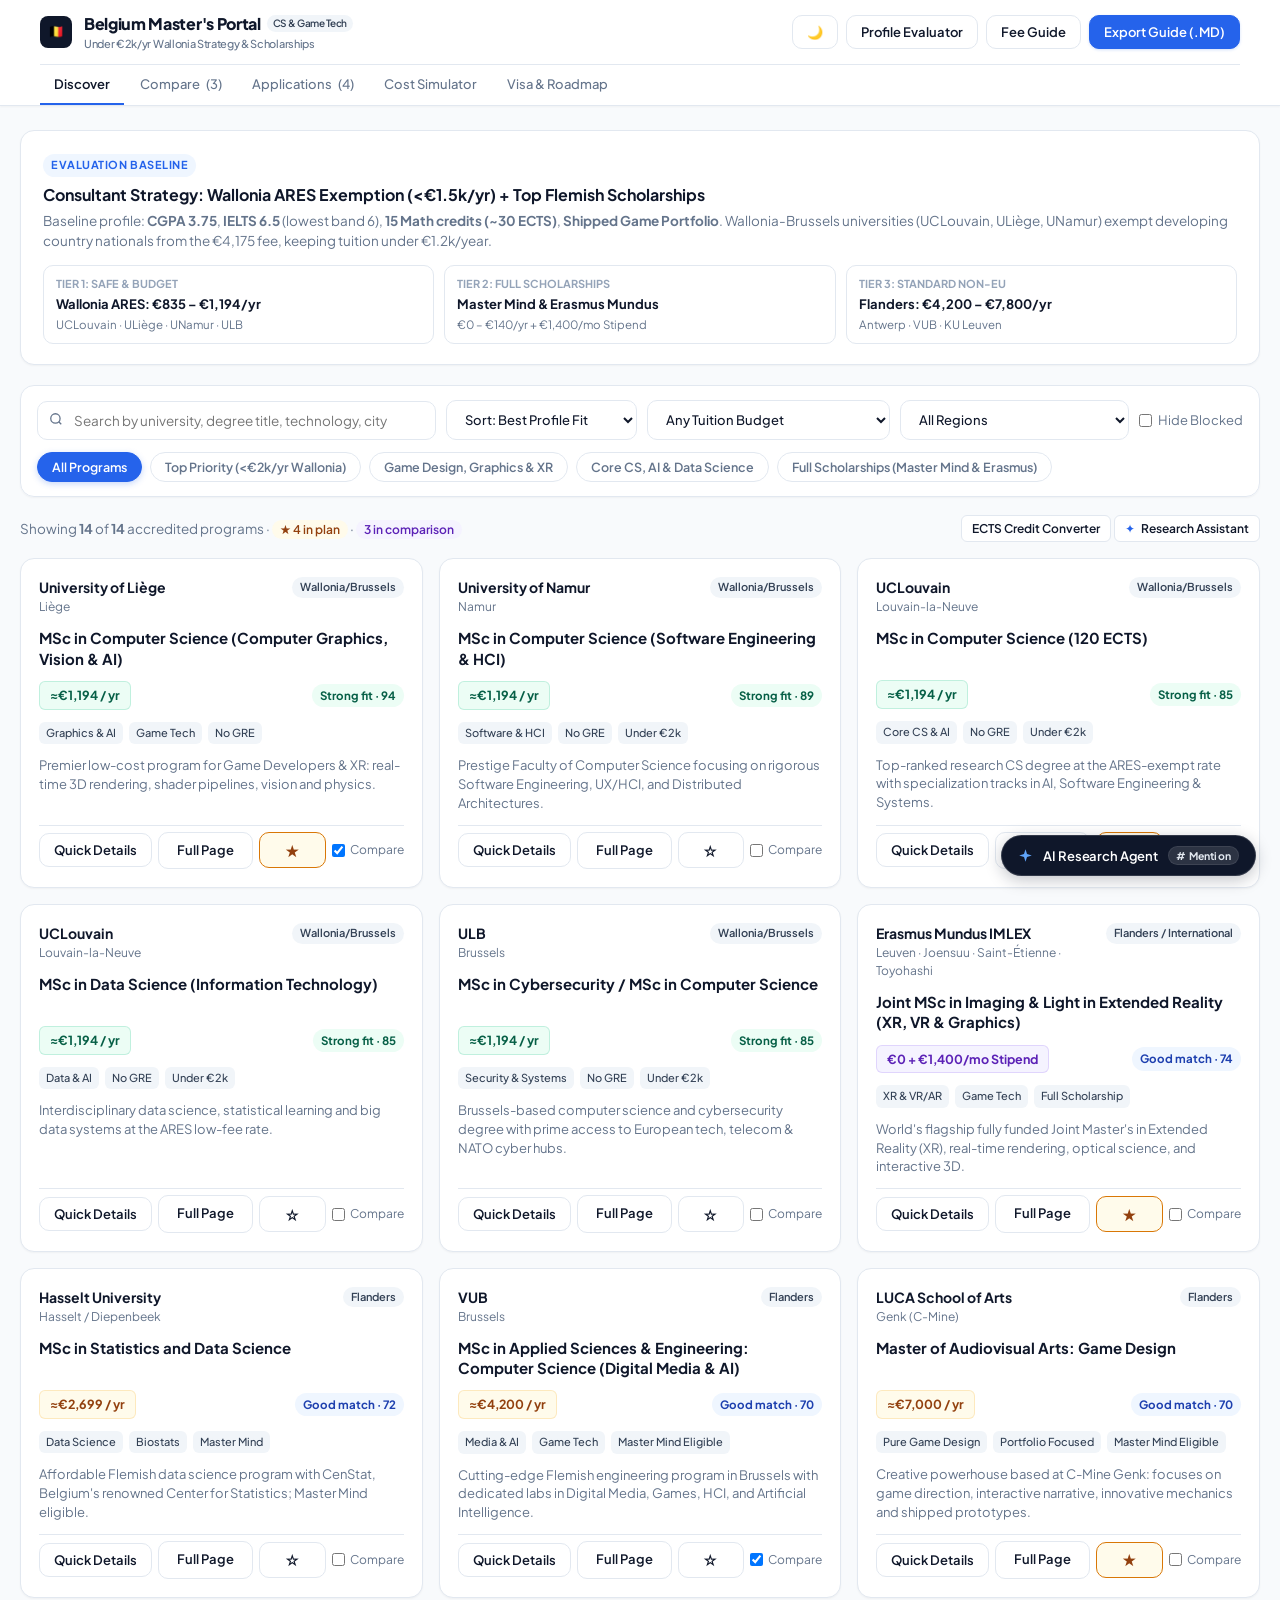
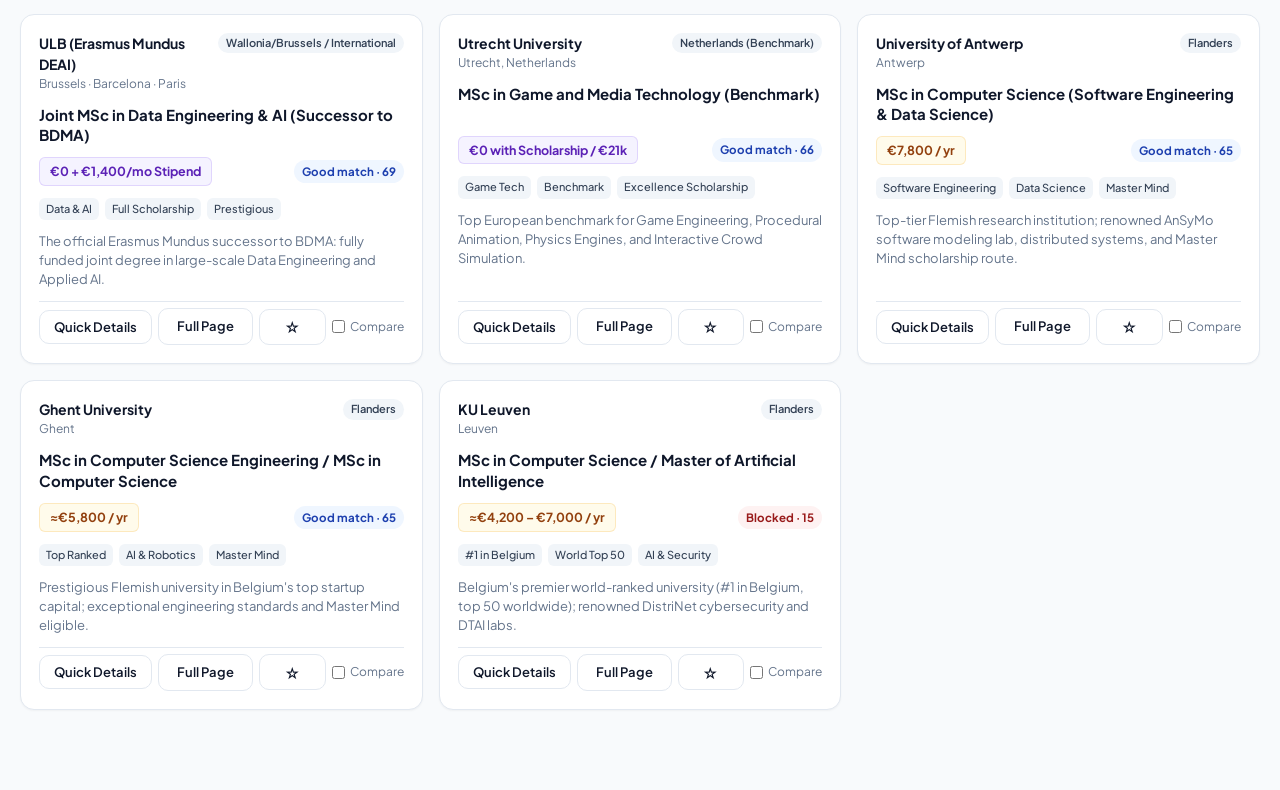
==== index.html @ 0e65012a "initial" ====
<!DOCTYPE html>
<html lang="en" data-theme="light">
<head>
  <meta charset="UTF-8">
  <meta name="viewport" content="width=device-width, initial-scale=1.0">
  <title>Belgium CS, AI &amp; Game Design Master’s Portal | Accredited Universities &amp; Visa Guide</title>
  <meta name="description" content="Discover, compare, and apply for English-taught Computer Science, AI, and Game Design Master's degrees in Belgium under €2,000/yr with ARES exemptions, Master Mind scholarships, and AI research assistant.">
  <meta name="keywords" content="Belgium Masters, CS Belgium, Game Design Belgium, UCLouvain, ULiège, VUB, KU Leuven, Master Mind Scholarship, ARES Exemption, Student Visa D">
  <meta name="author" content="Belgium Higher Education Portal">
  
  <!-- Open Graph -->
  <meta property="og:title" content="Belgium CS, AI &amp; Game Design Master’s Portal">
  <meta property="og:description" content="Find low-cost Belgian Master's programs (<€2k/yr), Master Mind scholarships, and get real-time AI research.">
  <meta property="og:type" content="website">

  <!-- Google Fonts -->
  <link rel="icon" href="data:image/svg+xml,<svg xmlns=%22http://www.w3.org/2000/svg%22 viewBox=%220 0 100 100%22><text y=%22.9em%22 font-size=%2290%22>🇧🇪</text></svg>">
  <link rel="preconnect" href="https://fonts.googleapis.com">
  <link rel="preconnect" href="https://fonts.gstatic.com" crossorigin>
  <link href="https://fonts.googleapis.com/css2?family=Inter:wght@400;500;600;700&family=Plus+Jakarta+Sans:wght@500;600;700;800&display=swap" rel="stylesheet">

  <!-- Stylesheets -->
  <link rel="stylesheet" href="css/base.css">
  <link rel="stylesheet" href="css/layout.css">
  <link rel="stylesheet" href="css/components.css">
  <link rel="stylesheet" href="css/university-page.css">
  <link rel="stylesheet" href="css/ai-agent.css">
</head>
<body>
  <!-- Global App Header -->
  <header>
    <div class="w">
      <div class="header-bar">
        <div class="logo-group">
          <div class="logo-badge">🇧🇪</div>
          <div>
            <div style="display:flex;align-items:center;gap:6px;">
              <span>Belgium Master's Portal</span>
              <span class="region-badge" style="font-size:10px;padding:1px 6px;">CS &amp; Game Tech</span>
            </div>
            <span class="logo-sub">Under €2k/yr Wallonia Strategy &amp; Scholarships</span>
          </div>
        </div>

        <div class="header-actions">
          <button class="btn" id="themeToggleBtn" title="Toggle Light / Dark Mode" aria-label="Toggle Theme">🌙</button>
          <button class="btn" id="btnProfileModal" title="Customize Your Academic Profile" aria-label="Profile Evaluator">Profile Evaluator</button>
          <button class="btn" id="btnFeesInfoModal" title="How Belgian University Fees Work" aria-label="How Fees Work">Fee Guide</button>
          <button class="btn p" id="btnExportReport" title="Export Full Report as Markdown" aria-label="Export Markdown">Export Guide (.MD)</button>
        </div>
      </div>

      <!-- Navigation Tabs -->
      <nav class="main-nav" aria-label="Main Navigation">
        <button class="active" data-view="discover">Discover</button>
        <button data-view="compare">Compare <span id="navCompareCount"></span></button>
        <button data-view="plan">Applications <span id="navPlanCount"></span></button>
        <button data-view="costs">Cost Simulator</button>
        <button data-view="guide">Visa &amp; Roadmap</button>
      </nav>
    </div>
  </header>

  <!-- Main View Container -->
  <main class="w main-content">
    <h1 style="position: absolute; width: 1px; height: 1px; padding: 0; margin: -1px; overflow: hidden; clip: rect(0, 0, 0, 0); border: 0;">Belgium Computer Science, AI and Game Design Master's Degree Portal</h1>

    <!-- 1. Discover View -->
    <section class="view-section active" id="v-discover" aria-label="Discover Programs"></section>

    <!-- 2. Dedicated Full University Page View -->
    <section class="view-section" id="v-university-detail" aria-label="University Details Page"></section>

    <!-- 3. Side-by-Side Compare View -->
    <section class="view-section" id="v-compare" aria-label="Compare Programs"></section>

    <!-- 4. Plan & Applications Tracker -->
    <section class="view-section" id="v-plan" aria-label="Application Tracker"></section>

    <!-- 5. Living & Blocked Account Cost Simulator -->
    <section class="view-section" id="v-costs" aria-label="Cost Simulator"></section>

    <!-- 6. Visa D & Embassy Roadmap Guide -->
    <section class="view-section" id="v-guide" aria-label="Visa and Embassy Guide"></section>
  </main>

  <!-- Main Modular ES6 Application -->
  <script type="module" src="js/app.js"></script>
</body>
</html>
---- css/base.css ----
/* Base CSS, Variables, Reset, and Themes */
:root {
  --font-family: 'Plus Jakarta Sans', 'Inter', system-ui, -apple-system, sans-serif;
  
  /* Light Theme */
  --bg: #F8FAFC;
  --bg-subtle: #F1F5F9;
  --card: #FFFFFF;
  --card-hover: #FFFFFF;
  --bd: #E2E8F0;
  --bd-focus: #3B82F6;
  --tx: #0F172A;
  --tx-muted: #64748B;
  --tx-light: #94A3B8;

  /* Accent Colors */
  --primary: #2563EB;
  --primary-hover: #1D4ED8;
  --primary-subtle: #EFF6FF;
  --primary-text: #1E40AF;

  --success: #059669;
  --success-subtle: #ECFDF5;
  --success-text: #065F46;

  --purple: #7C3AED;
  --purple-subtle: #F5F3FF;
  --purple-text: #5B21B6;

  --amber: #D97706;
  --amber-subtle: #FFFBEB;
  --amber-text: #92400E;

  --danger: #DC2626;
  --danger-subtle: #FEF2F2;
  --danger-text: #991B1B;

  --chip-bg: #F1F5F9;
  --chip-text: #334155;

  --shadow-sm: 0 1px 2px 0 rgb(0 0 0 / 0.04);
  --shadow-md: 0 4px 6px -1px rgb(0 0 0 / 0.07), 0 2px 4px -2px rgb(0 0 0 / 0.05);
  --shadow-lg: 0 10px 15px -3px rgb(0 0 0 / 0.08), 0 4px 6px -4px rgb(0 0 0 / 0.04);
  --shadow-xl: 0 20px 25px -5px rgb(0 0 0 / 0.09), 0 8px 10px -6px rgb(0 0 0 / 0.04);

  --radius-sm: 6px;
  --radius-md: 10px;
  --radius-lg: 14px;
  --radius-xl: 18px;
  --radius-full: 9999px;

  --glass-bg: rgba(255, 255, 255, 0.94);
  --glass-border: rgba(226, 232, 240, 0.9);
}

[data-theme="dark"] {
  --bg: #090D16;
  --bg-subtle: #0F172A;
  --card: #131D31;
  --card-hover: #18243D;
  --bd: #1E2E4A;
  --bd-focus: #3B82F6;
  --tx: #F8FAFC;
  --tx-muted: #94A3B8;
  --tx-light: #64748B;

  --primary: #3B82F6;
  --primary-hover: #60A5FA;
  --primary-subtle: #172554;
  --primary-text: #93C5FD;

  --success: #10B981;
  --success-subtle: #064E3B;
  --success-text: #6EE7B7;

  --purple: #A855F7;
  --purple-subtle: #3B0764;
  --purple-text: #D8B4FE;

  --amber: #FBBF24;
  --amber-subtle: #451A03;
  --amber-text: #FDE68A;

  --danger: #F87171;
  --danger-subtle: #450A0A;
  --danger-text: #FCA5A5;

  --chip-bg: #1B283E;
  --chip-text: #CBD5E1;

  --shadow-sm: 0 1px 2px 0 rgb(0 0 0 / 0.4);
  --shadow-md: 0 4px 6px -1px rgb(0 0 0 / 0.4);
  --shadow-lg: 0 10px 15px -3px rgb(0 0 0 / 0.5);
  --shadow-xl: 0 20px 25px -5px rgb(0 0 0 / 0.6);

  --glass-bg: rgba(19, 29, 49, 0.94);
  --glass-border: rgba(30, 46, 74, 0.9);
}

*, *::before, *::after {
  box-sizing: border-box;
  margin: 0;
  padding: 0;
}

body {
  font-family: var(--font-family);
  background-color: var(--bg);
  color: var(--tx);
  line-height: 1.5;
  -webkit-font-smoothing: antialiased;
  -moz-osx-font-smoothing: grayscale;
  transition: background-color 0.25s ease, color 0.25s ease;
  min-height: 100vh;
}

a {
  color: var(--primary);
  text-decoration: none;
  transition: color 0.15s ease;
}

a:hover {
  color: var(--primary-hover);
}

button, input, select, textarea {
  font-family: inherit;
  font-size: inherit;
  color: inherit;
}

button {
  cursor: pointer;
  border: none;
  background: none;
}

h1, h2, h3, h4, h5, h6 {
  font-weight: 700;
  color: var(--tx);
  line-height: 1.25;
}

code {
  font-family: ui-monospace, SFMono-Regular, Menlo, Monaco, Consolas, monospace;
  font-size: 0.88em;
  background-color: var(--chip-bg);
  padding: 2px 6px;
  border-radius: var(--radius-sm);
  color: var(--primary);
}

.mu {
  color: var(--tx-muted);
  font-size: 13px;
}
---- css/layout.css ----
/* Layout CSS */
.w {
  max-width: 1240px;
  margin: 0 auto;
  padding: 0 20px;
}

header {
  background-color: var(--card);
  border-bottom: 1px solid var(--bd);
  position: sticky;
  top: 0;
  z-index: 40;
  backdrop-filter: blur(8px);
  box-shadow: var(--shadow-sm);
  transition: background-color 0.25s ease, border-color 0.25s ease;
}

.header-bar {
  display: flex;
  align-items: center;
  justify-content: space-between;
  gap: 16px;
  min-height: 64px;
  flex-wrap: wrap;
  padding: 10px 0;
}

.logo-group {
  display: flex;
  align-items: center;
  gap: 12px;
  font-weight: 800;
  font-size: 16px;
  letter-spacing: -0.02em;
}

.logo-badge {
  width: 32px;
  height: 32px;
  border-radius: 8px;
  background-color: var(--tx);
  color: var(--card);
  display: grid;
  place-items: center;
  font-size: 13px;
  font-weight: 800;
  letter-spacing: -0.02em;
}

.logo-sub {
  font-size: 11px;
  font-weight: 500;
  color: var(--tx-muted);
  display: block;
}

.header-actions {
  display: flex;
  align-items: center;
  gap: 8px;
  flex-wrap: wrap;
}

nav.main-nav {
  display: flex;
  gap: 2px;
  overflow-x: auto;
  border-top: 1px solid var(--bd);
  padding: 0;
  scrollbar-width: none;
}

nav.main-nav::-webkit-scrollbar {
  display: none;
}

nav.main-nav button {
  border: 0;
  background: none;
  padding: 11px 14px;
  font-size: 13px;
  font-weight: 500;
  color: var(--tx-muted);
  border-bottom: 2px solid transparent;
  white-space: nowrap;
  transition: all 0.15s ease;
  display: inline-flex;
  align-items: center;
  gap: 6px;
}

nav.main-nav button:hover {
  color: var(--tx);
  background-color: transparent;
}

nav.main-nav button.active {
  color: var(--tx);
  font-weight: 600;
  border-bottom-color: var(--primary);
  background: transparent;
}

main.main-content {
  padding: 24px 0 80px;
}

.view-section {
  display: none;
  animation: fadeIn 0.2s cubic-bezier(0.16, 1, 0.3, 1);
}

.view-section.active {
  display: block;
}

@keyframes fadeIn {
  from { opacity: 0; transform: translateY(4px); }
  to { opacity: 1; transform: translateY(0); }
}

/* Two-column layout */
.two-col-layout {
  display: grid;
  grid-template-columns: 1.3fr 1fr;
  gap: 18px;
}

/* Sticky Filter Bar */
.filter-bar {
  background-color: var(--glass-bg);
  backdrop-filter: blur(12px);
  border: 1px solid var(--bd);
  border-radius: var(--radius-lg);
  padding: 14px 16px;
  box-shadow: var(--shadow-sm);
  margin-bottom: 18px;
  transition: all 0.2s ease;
}

.filter-bar.sticky-top {
  position: sticky;
  top: 114px;
  z-index: 30;
}

.filter-row {
  display: flex;
  gap: 10px;
  flex-wrap: wrap;
  align-items: center;
}

.search-wrap {
  position: relative;
  flex: 1 1 260px;
  display: flex;
  align-items: center;
}

.search-wrap .search-icon {
  position: absolute;
  left: 12px;
  font-size: 14px;
  color: var(--tx-muted);
  pointer-events: none;
}

.search-wrap input[type="search"] {
  width: 100%;
  padding: 10px 34px 10px 36px;
  border: 1px solid var(--bd);
  border-radius: var(--radius-md);
  background-color: var(--card);
  font-size: 13.5px;
  outline: none;
  transition: border-color 0.15s, box-shadow 0.15s;
}

.search-wrap input[type="search"]:focus {
  border-color: var(--bd-focus);
  box-shadow: 0 0 0 3px rgba(37, 99, 235, 0.15);
}

.clear-btn {
  position: absolute;
  right: 10px;
  background: var(--chip-bg);
  color: var(--tx-muted);
  width: 20px;
  height: 20px;
  border-radius: 50%;
  display: grid;
  place-items: center;
  font-size: 11px;
}

select {
  padding: 10px 14px;
  border: 1px solid var(--bd);
  border-radius: var(--radius-md);
  background-color: var(--card);
  font-size: 13px;
  font-weight: 500;
  outline: none;
  cursor: pointer;
  transition: border-color 0.15s;
}

select:focus {
  border-color: var(--bd-focus);
}

/* Category Filter Pills */
.category-pills {
  display: flex;
  gap: 8px;
  flex-wrap: wrap;
  margin-top: 12px;
}

.cat-pill {
  padding: 6px 14px;
  border-radius: var(--radius-full);
  border: 1px solid var(--bd);
  background-color: var(--card);
  font-size: 12.5px;
  font-weight: 600;
  color: var(--tx-muted);
  transition: all 0.15s ease;
}

.cat-pill:hover {
  border-color: var(--primary);
  color: var(--primary);
}

.cat-pill.active {
  background-color: var(--primary);
  border-color: var(--primary);
  color: #FFFFFF;
  box-shadow: 0 2px 6px rgba(37, 99, 235, 0.25);
}

/* Results header */
.results-header {
  display: flex;
  align-items: center;
  justify-content: space-between;
  flex-wrap: wrap;
  gap: 10px;
  margin: 12px 0 16px;
}

.results-count {
  font-size: 13.5px;
  color: var(--tx-muted);
}

.badge-shortlist {
  color: var(--amber-text);
  background: var(--amber-subtle);
  padding: 2px 8px;
  border-radius: var(--radius-full);
  font-weight: 600;
  font-size: 12px;
}

.badge-compare {
  color: var(--purple-text);
  background: var(--purple-subtle);
  padding: 2px 8px;
  border-radius: var(--radius-full);
  font-weight: 600;
  font-size: 12px;
}

/* Grid Cards */
.programs-grid {
  display: grid;
  grid-template-columns: repeat(3, 1fr);
  gap: 16px;
}

/* Responsive Layout */
@media (max-width: 1080px) {
  .programs-grid {
    grid-template-columns: repeat(2, 1fr);
  }
  .two-col-layout {
    grid-template-columns: 1fr;
  }
}

@media (max-width: 720px) {
  .programs-grid {
    grid-template-columns: 1fr;
  }
  .filter-bar.sticky-top {
    position: static;
  }
  .filter-row {
    flex-direction: column;
    align-items: stretch;
  }
  .header-bar {
    flex-direction: column;
    align-items: flex-start;
  }
  .header-actions {
    width: 100%;
    justify-content: space-between;
  }
}
---- css/components.css ----
/* Components CSS */

/* Buttons */
.btn {
  display: inline-flex;
  align-items: center;
  justify-content: center;
  gap: 6px;
  padding: 8px 14px;
  border-radius: var(--radius-md);
  font-size: 13px;
  font-weight: 600;
  border: 1px solid var(--bd);
  background-color: var(--card);
  color: var(--tx);
  text-decoration: none;
  transition: all 0.15s ease;
  white-space: nowrap;
}

.btn:hover {
  border-color: var(--primary);
  color: var(--primary);
  background-color: var(--bg-subtle);
}

.btn.p {
  background-color: var(--primary);
  border-color: var(--primary);
  color: #FFFFFF;
  box-shadow: 0 1px 3px rgba(37, 99, 235, 0.2);
}

.btn.p:hover {
  background-color: var(--primary-hover);
  border-color: var(--primary-hover);
  color: #FFFFFF;
}

.btn.sm {
  padding: 5px 10px;
  font-size: 12px;
  border-radius: var(--radius-sm);
}

.btn.full-width {
  width: 100%;
}

/* Star Bookmark Buttons */
.btn-star-icon {
  width: 36px !important;
  min-width: 36px !important;
  height: 36px !important;
  padding: 0 !important;
  font-size: 16px;
  display: inline-grid;
  place-items: center;
}

.btn-star, .btn-bookmark {
  width: auto;
  padding: 8px 14px;
  font-size: 13px;
  display: inline-flex;
  align-items: center;
  gap: 6px;
}

.btn-star.active, .btn-star-icon.active, .btn-bookmark.active {
  background-color: var(--amber-subtle);
  border-color: var(--amber);
  color: var(--amber-text);
}

/* Briefing Alert Banner */
.brief-banner {
  background-color: var(--card);
  border: 1px solid var(--bd);
  border-radius: var(--radius-lg);
  padding: 20px 22px;
  margin-bottom: 20px;
  box-shadow: var(--shadow-sm);
}

.brief-badge {
  display: inline-block;
  font-size: 11px;
  font-weight: 700;
  text-transform: uppercase;
  letter-spacing: 0.05em;
  color: var(--primary);
  background: var(--primary-subtle);
  padding: 3px 8px;
  border-radius: var(--radius-full);
  margin-bottom: 8px;
}

.brief-main h3 {
  font-size: 16px;
  margin-bottom: 6px;
}

.brief-main p {
  font-size: 13.5px;
  color: var(--tx-muted);
  line-height: 1.5;
}

.brief-stats-row {
  display: grid;
  grid-template-columns: repeat(3, 1fr);
  gap: 10px;
  margin-top: 14px;
}

.brief-stat-pill {
  background-color: var(--card);
  border: 1px solid var(--bd);
  border-radius: var(--radius-md);
  padding: 10px 12px;
  display: flex;
  flex-direction: column;
  gap: 2px;
}

.stat-tier {
  font-size: 11px;
  font-weight: 700;
  text-transform: uppercase;
  color: var(--tx-light);
}

.brief-stat-pill strong {
  font-size: 13px;
  color: var(--tx);
}

.brief-stat-pill small {
  font-size: 11.5px;
  color: var(--tx-muted);
}

/* Generic Box */
.box {
  background-color: var(--card);
  border: 1px solid var(--bd);
  border-radius: var(--radius-lg);
  padding: 18px 20px;
  box-shadow: var(--shadow-sm);
  transition: border-color 0.15s ease;
}

/* Program Card */
.program-card {
  background-color: var(--card);
  border: 1px solid var(--bd);
  border-radius: var(--radius-lg);
  padding: 18px;
  display: flex;
  flex-direction: column;
  gap: 12px;
  transition: all 0.2s cubic-bezier(0.16, 1, 0.3, 1);
  box-shadow: var(--shadow-sm);
  position: relative;
}

.program-card:hover {
  border-color: #94A3B8;
  transform: translateY(-2px);
  box-shadow: var(--shadow-md);
}

.card-top {
  display: flex;
  justify-content: space-between;
  align-items: flex-start;
  gap: 8px;
}

.card-uni-meta {
  display: flex;
  flex-direction: column;
}

.uni-name {
  font-size: 14px;
  font-weight: 700;
  color: var(--tx);
}

.uni-city {
  font-size: 12px;
  color: var(--tx-muted);
}

.region-badge {
  font-size: 11px;
  font-weight: 600;
  padding: 2px 8px;
  border-radius: var(--radius-full);
  background-color: var(--chip-bg);
  color: var(--chip-text);
  white-space: nowrap;
}

.card-title {
  font-size: 15px;
  font-weight: 700;
  line-height: 1.35;
  min-height: 40px;
  display: -webkit-box;
  -webkit-line-clamp: 2;
  -webkit-box-orient: vertical;
  overflow: hidden;
}

.card-title-link {
  color: var(--tx);
}

.card-title-link:hover {
  color: var(--primary);
}

.card-price-row {
  display: flex;
  align-items: center;
  justify-content: space-between;
  gap: 8px;
  flex-wrap: wrap;
}

.price-pill {
  font-size: 12.5px;
  font-weight: 700;
  padding: 4px 10px;
  border-radius: var(--radius-sm);
  display: inline-block;
}

.price-pill.g {
  background-color: var(--success-subtle);
  color: var(--success-text);
  border: 1px solid rgba(16, 185, 129, 0.2);
}

.price-pill.p {
  background-color: var(--purple-subtle);
  color: var(--purple-text);
  border: 1px solid rgba(139, 92, 246, 0.2);
}

.price-pill.a {
  background-color: var(--amber-subtle);
  color: var(--amber-text);
  border: 1px solid rgba(245, 158, 11, 0.2);
}

.price-pill.r {
  background-color: var(--danger-subtle);
  color: var(--danger-text);
  border: 1px solid rgba(239, 68, 68, 0.2);
}

.fit-score-badge {
  font-size: 11.5px;
  font-weight: 700;
  padding: 3px 8px;
  border-radius: var(--radius-full);
}

.fit-score-badge.g {
  background-color: var(--success-subtle);
  color: var(--success-text);
}

.fit-score-badge.p {
  background-color: var(--primary-subtle);
  color: var(--primary-text);
}

.fit-score-badge.a {
  background-color: var(--amber-subtle);
  color: var(--amber-text);
}

.fit-score-badge.r {
  background-color: var(--danger-subtle);
  color: var(--danger-text);
}

.card-tags {
  display: flex;
  gap: 6px;
  flex-wrap: wrap;
}

.tag-chip {
  font-size: 11px;
  padding: 3px 7px;
  border-radius: var(--radius-sm);
  background-color: var(--chip-bg);
  color: var(--chip-text);
  font-weight: 500;
}

.card-summary {
  font-size: 13px;
  color: var(--tx-muted);
  line-height: 1.45;
  flex: 1;
}

.card-actions {
  display: flex;
  gap: 6px;
  align-items: center;
  flex-wrap: wrap;
  padding-top: 6px;
  border-top: 1px solid var(--bd);
}

.card-actions .btn {
  flex: 1;
}

.compare-toggle {
  display: flex;
  align-items: center;
  gap: 5px;
  font-size: 12px;
  color: var(--tx-muted);
  cursor: pointer;
}

.toggle-label {
  display: flex;
  align-items: center;
  gap: 6px;
  font-size: 13px;
  color: var(--tx-muted);
  cursor: pointer;
}

/* Modals */
.ov {
  position: fixed;
  inset: 0;
  background-color: rgba(15, 23, 42, 0.65);
  backdrop-filter: blur(6px);
  display: none;
  align-items: center;
  justify-content: center;
  padding: 16px;
  z-index: 60;
  animation: fadeIn 0.15s ease;
}

.ov.on {
  display: flex;
}

.md {
  background-color: var(--card);
  border: 1px solid var(--bd);
  border-radius: var(--radius-xl);
  max-width: 680px;
  width: 100%;
  max-height: 90vh;
  overflow-y: auto;
  box-shadow: var(--shadow-xl);
  display: flex;
  flex-direction: column;
}

.mh {
  padding: 20px 24px 16px;
  border-bottom: 1px solid var(--bd);
  position: relative;
}

.mh h2 {
  font-size: 18px;
  margin-top: 6px;
}

.x {
  position: absolute;
  right: 16px;
  top: 16px;
  border: 0;
  background-color: var(--chip-bg);
  color: var(--tx-muted);
  width: 32px;
  height: 32px;
  border-radius: var(--radius-md);
  font-size: 14px;
  display: grid;
  place-items: center;
  transition: all 0.15s;
}

.x:hover {
  background-color: var(--danger-subtle);
  color: var(--danger);
}

.mb {
  padding: 8px 24px;
  flex: 1;
}

.sec {
  padding: 16px 0;
  border-bottom: 1px solid var(--bd);
}

.sec:last-child {
  border-bottom: 0;
}

.sec h5 {
  font-size: 13.5px;
  margin-bottom: 8px;
  color: var(--tx);
}

.sec ul {
  padding-left: 20px;
  font-size: 13px;
  color: var(--tx-muted);
}

.sec li {
  margin-bottom: 6px;
}

.mf {
  padding: 14px 24px 20px;
  display: flex;
  gap: 10px;
  justify-content: flex-end;
  border-top: 1px solid var(--bd);
  flex-wrap: wrap;
}

/* Tables */
.table-responsive {
  overflow-x: auto;
}

table {
  width: 100%;
  border-collapse: collapse;
  font-size: 13px;
}

th, td {
  padding: 12px 14px;
  border-bottom: 1px solid var(--bd);
  text-align: left;
  vertical-align: middle;
}

th {
  color: var(--tx-muted);
  font-weight: 700;
  font-size: 12px;
  text-transform: uppercase;
  letter-spacing: 0.04em;
  background-color: var(--bg-subtle);
}

/* Empty State */
.empty-state {
  text-align: center;
  padding: 48px 20px;
  color: var(--tx-muted);
  grid-column: 1 / -1;
}

.empty-icon {
  font-size: 40px;
  margin-bottom: 12px;
}

.empty-state h3 {
  font-size: 17px;
  color: var(--tx);
  margin-bottom: 6px;
}

.empty-state p {
  font-size: 13.5px;
  max-width: 440px;
  margin: 0 auto 16px;
}

/* Checks list inside modal / card */
.checks-list {
  display: flex;
  flex-direction: column;
  gap: 10px;
}

.check-item {
  display: flex;
  gap: 10px;
  font-size: 13px;
  align-items: flex-start;
  padding: 8px 10px;
  border-radius: var(--radius-md);
}

.check-icon {
  width: 22px;
  height: 22px;
  border-radius: 6px;
  display: grid;
  place-items: center;
  font-size: 12px;
  font-weight: 800;
  flex-shrink: 0;
}

.check-item.ok {
  background-color: var(--success-subtle);
}
.check-item.ok .check-icon {
  background-color: var(--success);
  color: #FFFFFF;
}

.check-item.warning {
  background-color: var(--amber-subtle);
}
.check-item.warning .check-icon {
  background-color: var(--amber);
  color: #FFFFFF;
}

.check-item.blocked {
  background-color: var(--danger-subtle);
}
.check-item.blocked .check-icon {
  background-color: var(--danger);
  color: #FFFFFF;
}

/* Mini Key-Value Specs Grid */
.sp {
  display: grid;
  grid-template-columns: 1fr 1fr;
  gap: 10px;
}

.s {
  background-color: var(--bg-subtle);
  border: 1px solid var(--bd);
  border-radius: var(--radius-md);
  padding: 10px 12px;
  font-size: 12px;
  color: var(--tx-muted);
}

.s b {
  display: block;
  color: var(--tx);
  font-size: 13.5px;
  font-weight: 700;
  margin-top: 2px;
}

.s.wd {
  grid-column: 1 / -1;
}

/* Progress bar */
.progress-bar-wrap {
  height: 7px;
  background-color: var(--chip-bg);
  border-radius: var(--radius-full);
  overflow: hidden;
  margin: 10px 0 6px;
}

.progress-bar-fill {
  height: 100%;
  background: linear-gradient(90deg, var(--primary), var(--success));
  border-radius: var(--radius-full);
  transition: width 0.3s ease;
}

.progress-meta {
  display: flex;
  justify-content: space-between;
  font-size: 12px;
  color: var(--tx-muted);
}
---- css/university-page.css ----
/* Dedicated Full University Deep-Dive Page */

.uni-page-wrapper {
  display: flex;
  flex-direction: column;
  gap: 20px;
  animation: fadeIn 0.25s ease;
}

.uni-page-nav-bar {
  display: flex;
  justify-content: space-between;
  align-items: center;
  flex-wrap: wrap;
  gap: 12px;
}

.uni-page-top-actions {
  display: flex;
  gap: 8px;
  flex-wrap: wrap;
}

/* Hero Card */
.uni-hero-card {
  background-color: var(--card);
  border: 1px solid var(--bd);
  border-radius: var(--radius-lg);
  padding: 26px 28px;
  box-shadow: var(--shadow-sm);
  position: relative;
}

.uni-hero-header {
  display: flex;
  gap: 18px;
  align-items: flex-start;
  margin-bottom: 22px;
}

.uni-avatar-badge {
  width: 52px;
  height: 52px;
  border-radius: var(--radius-md);
  background-color: var(--bg-subtle);
  color: var(--primary);
  border: 1px solid var(--bd);
  display: grid;
  place-items: center;
  font-size: 14px;
  font-weight: 800;
  letter-spacing: -0.02em;
  flex-shrink: 0;
}

.uni-hero-titles {
  display: flex;
  flex-direction: column;
  gap: 6px;
}

.uni-sub-meta {
  display: flex;
  gap: 12px;
  font-size: 13px;
  color: var(--tx-muted);
  flex-wrap: wrap;
  align-items: center;
}

.uni-hero-title {
  font-size: 24px;
  font-weight: 800;
  color: var(--tx);
  line-height: 1.3;
  letter-spacing: -0.02em;
}

.uni-hero-tags {
  display: flex;
  gap: 6px;
  flex-wrap: wrap;
  margin-top: 4px;
}

/* Stats Grid in Hero */
.uni-stats-grid {
  display: grid;
  grid-template-columns: repeat(5, 1fr);
  gap: 12px;
  padding-top: 18px;
  border-top: 1px solid var(--bd);
}

.uni-stat-box {
  background-color: var(--bg-subtle);
  border: 1px solid var(--bd);
  border-radius: var(--radius-md);
  padding: 12px 14px;
  display: flex;
  flex-direction: column;
  gap: 3px;
}

.stat-lbl {
  font-size: 10.5px;
  font-weight: 700;
  text-transform: uppercase;
  color: var(--tx-muted);
  letter-spacing: 0.05em;
}

.stat-val {
  font-size: 15px;
  font-weight: 700;
  color: var(--tx);
}

.stat-val.g { color: var(--success-text); }
.stat-val.p { color: var(--purple-text); }
.stat-val.a { color: var(--amber-text); }
.stat-val.r { color: var(--danger-text); }

.uni-stat-box small {
  font-size: 11px;
  color: var(--tx-muted);
}

/* Two Column Deep Content */
.uni-deep-content-grid {
  display: grid;
  grid-template-columns: 1.4fr 1fr;
  gap: 20px;
}

.uni-section-box {
  margin-bottom: 20px;
}

.uni-section-box:last-child {
  margin-bottom: 0;
}

.section-title {
  font-size: 16px;
  margin-bottom: 8px;
  display: flex;
  align-items: center;
  gap: 8px;
}

.section-desc {
  font-size: 13.5px;
  color: var(--tx-muted);
  margin-bottom: 14px;
}

.clean-bullet-list {
  padding-left: 20px;
  font-size: 14px;
  color: var(--tx);
  line-height: 1.6;
}

.clean-bullet-list li {
  margin-bottom: 8px;
}

.curriculum-list {
  display: flex;
  flex-direction: column;
  gap: 8px;
}

.curriculum-item {
  display: flex;
  align-items: center;
  gap: 10px;
  background-color: var(--bg-subtle);
  border: 1px solid var(--bd);
  border-radius: var(--radius-md);
  padding: 10px 14px;
  font-size: 13.5px;
  font-weight: 600;
}

.module-bullet {
  color: var(--primary);
  font-size: 12px;
}

.req-chips-wrap {
  display: flex;
  gap: 8px;
  flex-wrap: wrap;
}

.req-chip {
  background-color: var(--chip-bg);
  color: var(--chip-text);
  padding: 6px 12px;
  border-radius: var(--radius-md);
  font-size: 13px;
  font-weight: 600;
}

.math-clarification-box {
  background-color: var(--primary-subtle);
  border: 1px solid rgba(37, 99, 235, 0.25);
  border-radius: var(--radius-md);
  padding: 14px 16px;
  font-size: 13px;
  color: var(--primary-text);
  line-height: 1.55;
}

.section-subtext {
  font-size: 12.5px;
  color: var(--tx-muted);
}

.city-quick-facts {
  display: flex;
  flex-direction: column;
  gap: 6px;
}

.fact-row {
  display: flex;
  justify-content: space-between;
  font-size: 13px;
  padding: 6px 0;
  border-bottom: 1px dashed var(--bd);
}

.fact-row:last-child {
  border-bottom: none;
}

.cta-box {
  background: linear-gradient(135deg, rgba(37, 99, 235, 0.05), rgba(16, 185, 129, 0.05));
  border-color: rgba(37, 99, 235, 0.3);
}

.cta-actions {
  display: flex;
  flex-direction: column;
  gap: 8px;
  margin-top: 14px;
}

@media (max-width: 1080px) {
  .uni-stats-grid {
    grid-template-columns: repeat(3, 1fr);
  }
  .uni-deep-content-grid {
    grid-template-columns: 1fr;
  }
}

@media (max-width: 640px) {
  .uni-stats-grid {
    grid-template-columns: 1fr 1fr;
  }
  .uni-hero-header {
    flex-direction: column;
  }
}
---- css/ai-agent.css ----
/* AI Research Agent Styling - Clean Linear / Stripe / Raycast Aesthetic */

/* Floating Command Trigger Button */
.ai-trigger-btn {
  position: fixed;
  bottom: 24px;
  right: 24px;
  z-index: 50;
  display: flex;
  align-items: center;
  gap: 10px;
  padding: 10px 16px;
  border-radius: var(--radius-full);
  background-color: #0F172A;
  color: #FFFFFF;
  box-shadow: 0 4px 16px rgba(15, 23, 42, 0.25);
  font-weight: 600;
  font-size: 13px;
  letter-spacing: -0.01em;
  transition: all 0.2s cubic-bezier(0.16, 1, 0.3, 1);
  cursor: pointer;
  border: 1px solid rgba(255, 255, 255, 0.14);
}

[data-theme="dark"] .ai-trigger-btn {
  background-color: #1E293B;
  border-color: rgba(255, 255, 255, 0.1);
  box-shadow: 0 4px 16px rgba(0, 0, 0, 0.5);
}

.ai-trigger-btn:hover {
  transform: translateY(-2px);
  background-color: #1E293B;
  box-shadow: 0 8px 24px rgba(15, 23, 42, 0.35);
  border-color: rgba(255, 255, 255, 0.25);
}

[data-theme="dark"] .ai-trigger-btn:hover {
  background-color: #334155;
}

.ai-trigger-btn.active {
  transform: scale(0.96);
  opacity: 0.9;
}

.ai-trigger-icon {
  display: inline-flex;
  align-items: center;
  justify-content: center;
  color: #60A5FA;
  font-size: 14px;
}

.ai-trigger-text {
  font-weight: 600;
}

.ai-trigger-badge {
  background: rgba(255, 255, 255, 0.12);
  color: #E2E8F0;
  font-size: 10.5px;
  font-weight: 700;
  letter-spacing: 0.02em;
  padding: 2px 7px;
  border-radius: var(--radius-full);
  border: 1px solid rgba(255, 255, 255, 0.08);
}

/* Floating / Resizable AI Window */
.ai-window {
  position: fixed;
  bottom: 80px;
  right: 24px;
  width: 470px;
  height: 600px;
  min-width: 350px;
  min-height: 400px;
  max-width: calc(100vw - 32px);
  max-height: calc(100vh - 100px);
  background-color: var(--card);
  border: 1px solid var(--bd);
  border-radius: var(--radius-xl);
  box-shadow: var(--shadow-xl);
  z-index: 55;
  display: flex;
  flex-direction: column;
  overflow: hidden;
  transition: opacity 0.2s ease, transform 0.2s ease;
}

.ai-window.hidden {
  display: none;
}

.ai-window.minimized {
  height: 54px !important;
  min-height: 54px !important;
  overflow: hidden;
}

.ai-window.maximized {
  top: 20px !important;
  left: 20px !important;
  right: 20px !important;
  bottom: 20px !important;
  width: auto !important;
  height: auto !important;
  max-width: none !important;
  max-height: none !important;
  border-radius: var(--radius-lg);
}

/* Window Header */
.ai-header {
  padding: 12px 18px;
  background-color: var(--card);
  border-bottom: 1px solid var(--bd);
  display: flex;
  align-items: center;
  justify-content: space-between;
  cursor: grab;
  user-select: none;
}

.ai-header:active {
  cursor: grabbing;
}

.ai-header-title {
  display: flex;
  align-items: center;
  gap: 10px;
}

.ai-bot-avatar {
  width: 26px;
  height: 26px;
  border-radius: 7px;
  background-color: var(--primary-subtle);
  color: var(--primary);
  display: grid;
  place-items: center;
  font-size: 13px;
  font-weight: 700;
  border: 1px solid rgba(37, 99, 235, 0.2);
}

.ai-title-row {
  display: flex;
  align-items: center;
  gap: 8px;
}

.ai-title-row strong {
  font-size: 13.5px;
  font-weight: 700;
  color: var(--tx);
  letter-spacing: -0.01em;
}

.ai-model-tag {
  font-size: 10px;
  font-weight: 700;
  color: var(--tx-muted);
  background-color: var(--chip-bg);
  padding: 2px 6px;
  border-radius: var(--radius-sm);
  border: 1px solid var(--bd);
  text-transform: uppercase;
}

.ai-subtitle {
  font-size: 11px;
  color: var(--tx-muted);
  display: block;
  margin-top: 1px;
}

.ai-header-actions {
  display: flex;
  align-items: center;
  gap: 4px;
}

.ai-win-btn {
  width: 28px;
  height: 28px;
  border-radius: var(--radius-sm);
  display: grid;
  place-items: center;
  color: var(--tx-muted);
  font-size: 12px;
  transition: all 0.15s;
}

.ai-win-btn:hover {
  background-color: var(--chip-bg);
  color: var(--tx);
}

.ai-win-btn.ai-close:hover {
  background-color: var(--danger-subtle);
  color: var(--danger);
}

/* Active Context Chip Bar */
.ai-context-bar {
  background-color: var(--bg-subtle);
  border-bottom: 1px solid var(--bd);
  padding: 8px 16px;
  display: flex;
  align-items: center;
  gap: 8px;
  font-size: 12px;
}

.ai-context-bar.hidden {
  display: none;
}

.ai-ctx-label {
  color: var(--tx-muted);
  font-weight: 600;
}

.ai-ctx-chip {
  background: var(--card);
  border: 1px solid var(--bd);
  padding: 2px 10px;
  border-radius: var(--radius-full);
  display: inline-flex;
  align-items: center;
  gap: 6px;
  font-weight: 600;
  color: var(--primary);
  font-size: 12px;
}

.ai-ctx-chip button {
  border: none;
  background: none;
  font-size: 11px;
  color: var(--tx-muted);
  cursor: pointer;
}

.ai-ctx-chip button:hover {
  color: var(--danger);
}

/* Chat Body */
.ai-chat-body {
  flex: 1;
  padding: 16px 18px;
  overflow-y: auto;
  display: flex;
  flex-direction: column;
  gap: 14px;
  background-color: var(--bg);
}

.ai-message {
  display: flex;
  flex-direction: column;
  max-width: 90%;
  animation: fadeIn 0.2s ease;
}

.ai-message.ai-user {
  align-self: flex-end;
}

.ai-message.ai-bot {
  align-self: flex-start;
  max-width: 95%;
}

.ai-bubble {
  padding: 12px 16px;
  border-radius: 12px;
  font-size: 13px;
  line-height: 1.6;
  box-shadow: var(--shadow-sm);
  word-break: break-word;
}

.ai-user .ai-bubble {
  background-color: #0F172A;
  color: #FFFFFF;
  border-bottom-right-radius: 2px;
}

[data-theme="dark"] .ai-user .ai-bubble {
  background-color: #1E293B;
  color: #F8FAFC;
}

.ai-bot .ai-bubble {
  background-color: var(--card);
  color: var(--tx);
  border: 1px solid var(--bd);
  border-bottom-left-radius: 2px;
}

.ai-bot .ai-bubble p {
  margin-bottom: 8px;
}

.ai-bot .ai-bubble p:last-child {
  margin-bottom: 0;
}

.ai-bot .ai-bubble ul, .ai-bot .ai-bubble ol {
  padding-left: 18px;
  margin: 6px 0 10px;
}

.ai-bot .ai-bubble li {
  margin-bottom: 4px;
}

.ai-bot .ai-bubble a {
  color: var(--primary);
  font-weight: 600;
  text-decoration: underline;
}

.ai-bot .ai-bubble blockquote {
  border-left: 3px solid var(--primary);
  padding-left: 10px;
  color: var(--tx-muted);
  margin: 8px 0;
  font-style: italic;
}

.ai-typing-indicator {
  display: flex;
  gap: 5px;
  align-items: center;
  margin-bottom: 6px;
}

.ai-typing-indicator span {
  width: 6px;
  height: 6px;
  border-radius: 50%;
  background-color: var(--primary);
  display: inline-block;
  animation: bounce 1.4s infinite ease-in-out both;
}

.ai-typing-indicator span:nth-child(1) { animation-delay: -0.32s; }
.ai-typing-indicator span:nth-child(2) { animation-delay: -0.16s; }

@keyframes bounce {
  0%, 80%, 100% { transform: scale(0); }
  40% { transform: scale(1); }
}

.ai-loading-label {
  font-size: 12px;
  color: var(--tx-muted);
}

/* Mention Popover for '#' */
.ai-mention-popover {
  position: absolute;
  bottom: 124px;
  left: 14px;
  right: 14px;
  background-color: var(--card);
  border: 1px solid var(--bd);
  border-radius: var(--radius-md);
  box-shadow: var(--shadow-xl);
  z-index: 60;
  max-height: 240px;
  display: flex;
  flex-direction: column;
  overflow: hidden;
  animation: fadeIn 0.15s ease;
}

.ai-mention-popover.hidden {
  display: none;
}

.ai-mention-header {
  padding: 8px 12px;
  background-color: var(--bg-subtle);
  border-bottom: 1px solid var(--bd);
  font-size: 11px;
  font-weight: 700;
  color: var(--tx-muted);
  text-transform: uppercase;
  display: flex;
  justify-content: space-between;
}

.ai-mention-list {
  overflow-y: auto;
  max-height: 200px;
}

.ai-mention-item {
  padding: 9px 12px;
  border-bottom: 1px solid var(--bd);
  cursor: pointer;
  transition: background-color 0.1s;
}

.ai-mention-item:hover, .ai-mention-item.active {
  background-color: var(--primary-subtle);
}

.ai-mention-top {
  display: flex;
  justify-content: space-between;
  align-items: center;
  font-size: 13px;
  color: var(--tx);
}

.ai-mention-fee {
  font-size: 11px;
  font-weight: 700;
  padding: 1px 6px;
  border-radius: 4px;
}

.ai-mention-fee.g { background: var(--success-subtle); color: var(--success-text); }
.ai-mention-fee.p { background: var(--purple-subtle); color: var(--purple-text); }
.ai-mention-fee.a { background: var(--amber-subtle); color: var(--amber-text); }

.ai-mention-title {
  font-size: 12px;
  color: var(--tx-muted);
  white-space: nowrap;
  overflow: hidden;
  text-overflow: ellipsis;
  margin-top: 2px;
}

/* Suggested chips */
.ai-suggestions {
  padding: 8px 14px;
  display: flex;
  gap: 6px;
  overflow-x: auto;
  background-color: var(--card);
  border-top: 1px solid var(--bd);
  scrollbar-width: none;
}

.ai-suggestions::-webkit-scrollbar {
  display: none;
}

.ai-suggest-chip {
  padding: 5px 11px;
  border-radius: var(--radius-full);
  background-color: var(--bg-subtle);
  border: 1px solid var(--bd);
  font-size: 11.5px;
  color: var(--tx);
  white-space: nowrap;
  transition: all 0.15s;
}

.ai-suggest-chip:hover {
  border-color: var(--primary);
  color: var(--primary);
  background-color: var(--primary-subtle);
}

/* Input Area */
.ai-input-area {
  padding: 10px 14px 12px;
  background-color: var(--card);
  border-top: 1px solid var(--bd);
}

.ai-input-box {
  display: flex;
  align-items: flex-end;
  gap: 8px;
  background-color: var(--bg);
  border: 1px solid var(--bd);
  border-radius: var(--radius-md);
  padding: 6px 10px;
  transition: border-color 0.15s, box-shadow 0.15s;
}

.ai-input-box:focus-within {
  border-color: var(--bd-focus);
  box-shadow: 0 0 0 3px rgba(37, 99, 235, 0.12);
}

.ai-input-box textarea {
  flex: 1;
  border: none;
  background: transparent;
  outline: none;
  resize: none;
  font-size: 13.5px;
  line-height: 1.4;
  max-height: 110px;
  padding: 4px 0;
}

.ai-send-btn {
  width: 30px;
  height: 30px;
  border-radius: var(--radius-sm);
  background-color: var(--primary);
  color: #FFFFFF;
  display: grid;
  place-items: center;
  cursor: pointer;
  transition: all 0.15s;
  flex-shrink: 0;
}

.ai-send-btn:hover {
  background-color: var(--primary-hover);
}

.ai-send-btn:disabled {
  opacity: 0.5;
  cursor: not-allowed;
}

.ai-footer-note {
  font-size: 11px;
  color: var(--tx-muted);
  margin-top: 6px;
  text-align: center;
}

/* Resize Handle */
.ai-resize-handle {
  position: absolute;
  bottom: 0;
  right: 0;
  width: 14px;
  height: 14px;
  cursor: se-resize;
  background: linear-gradient(135deg, transparent 50%, var(--tx-light) 50%);
  border-bottom-right-radius: var(--radius-xl);
}

/* Settings Modal */
.ai-settings-modal {
  position: fixed;
  inset: 0;
  background-color: rgba(15, 23, 42, 0.6);
  backdrop-filter: blur(4px);
  z-index: 70;
  display: flex;
  align-items: center;
  justify-content: center;
  padding: 16px;
}

.ai-settings-modal.hidden {
  display: none;
}

.ai-settings-card {
  background-color: var(--card);
  border: 1px solid var(--bd);
  border-radius: var(--radius-lg);
  max-width: 440px;
  width: 100%;
  box-shadow: var(--shadow-xl);
}

.ai-settings-header {
  padding: 16px 20px;
  border-bottom: 1px solid var(--bd);
  display: flex;
  justify-content: space-between;
  align-items: center;
}

.ai-settings-body {
  padding: 20px;
  display: flex;
  flex-direction: column;
}

.ai-settings-body label {
  display: flex;
  flex-direction: column;
  gap: 6px;
  font-size: 13px;
}

.ai-settings-body input, .ai-settings-body select {
  padding: 9px 12px;
  border: 1px solid var(--bd);
  border-radius: var(--radius-md);
  background-color: var(--bg);
}

.ai-settings-footer {
  padding: 14px 20px;
  border-top: 1px solid var(--bd);
  display: flex;
  justify-content: space-between;
}
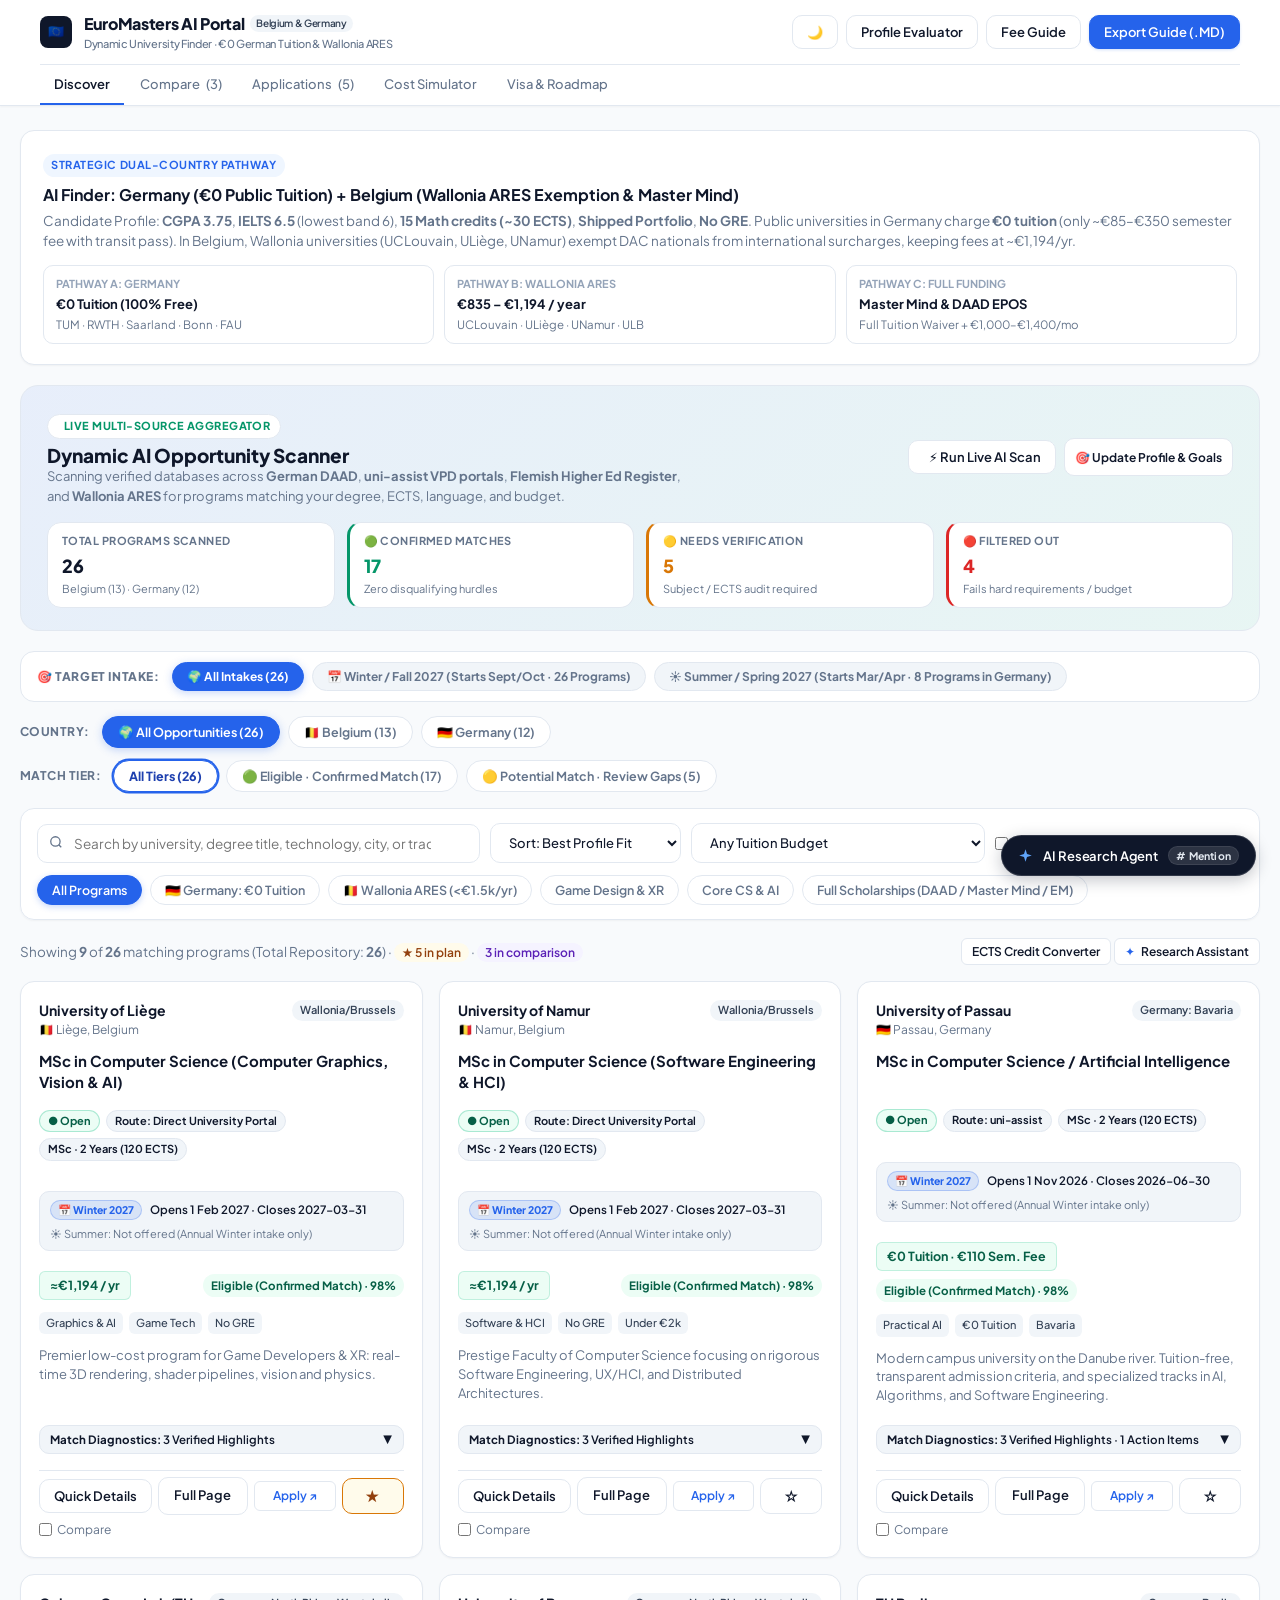
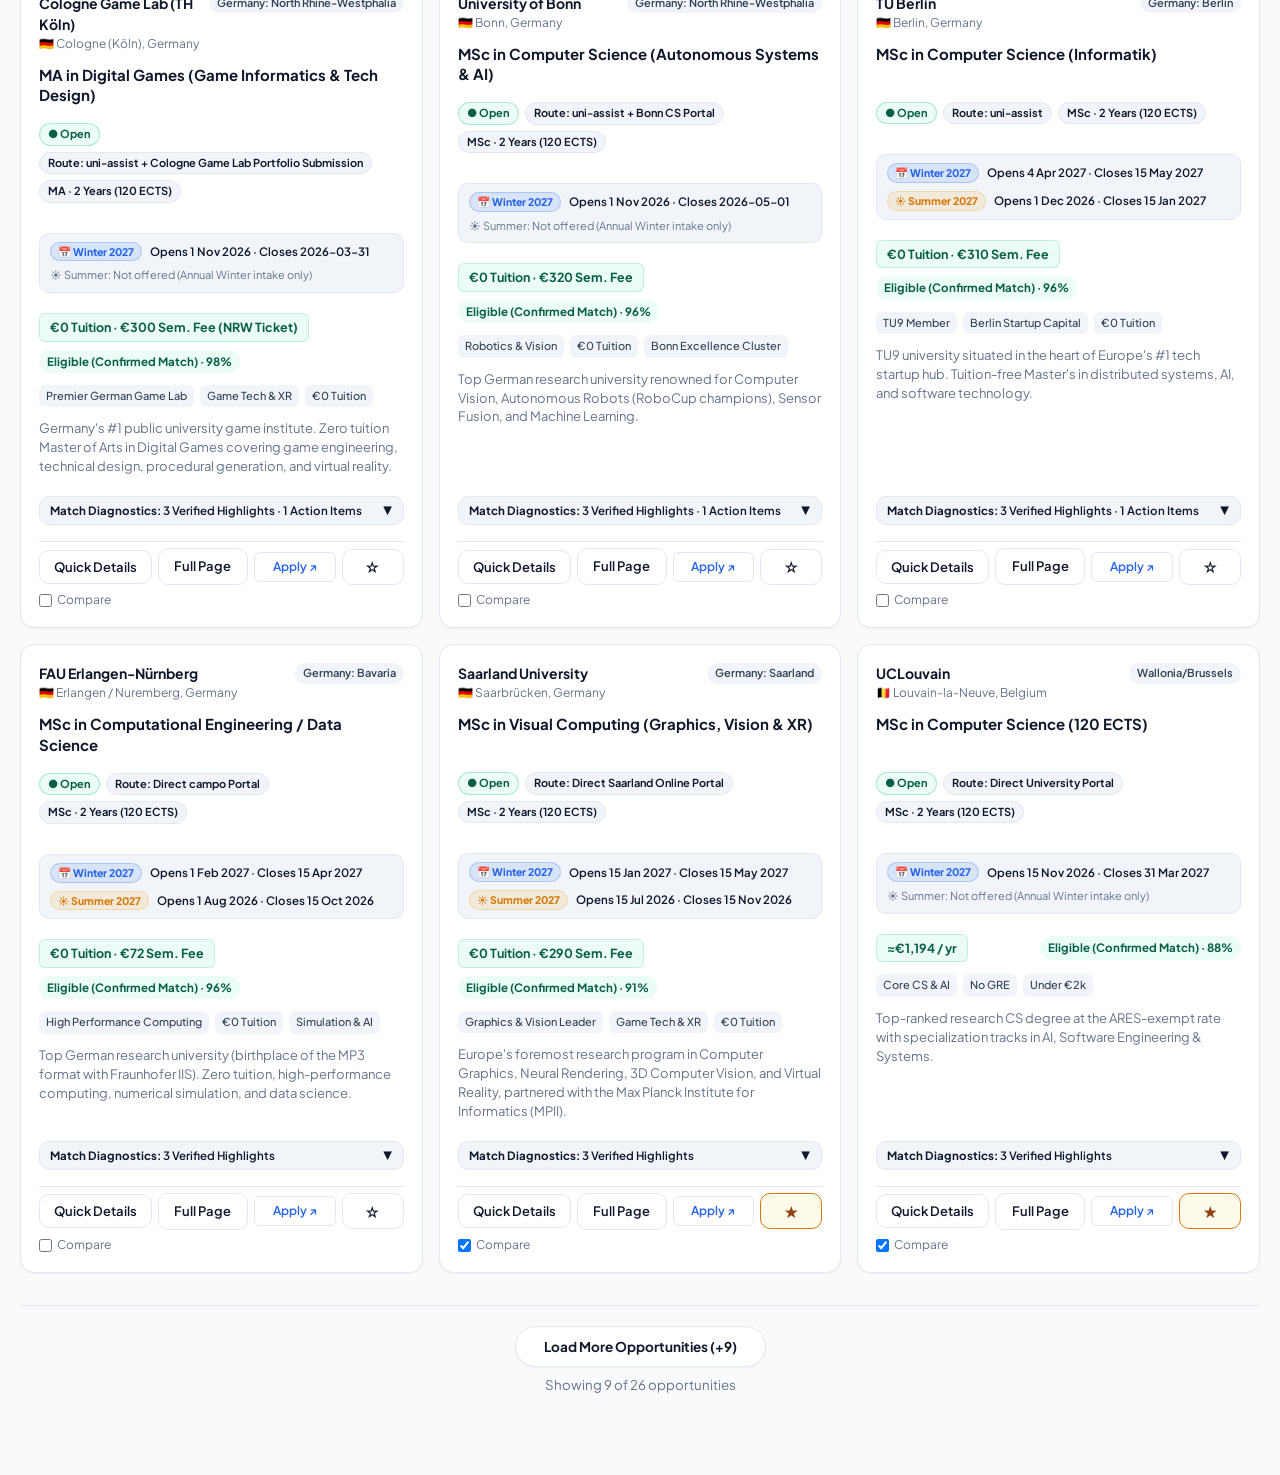
==== commit 515b5564: "added germany uni's" ====
--- a/index.html
+++ b/index.html
@@ -3,9 +3,9 @@
 <head>
   <meta charset="UTF-8">
   <meta name="viewport" content="width=device-width, initial-scale=1.0">
-  <title>Belgium CS, AI &amp; Game Design Master’s Portal | Accredited Universities &amp; Visa Guide</title>
-  <meta name="description" content="Discover, compare, and apply for English-taught Computer Science, AI, and Game Design Master's degrees in Belgium under €2,000/yr with ARES exemptions, Master Mind scholarships, and AI research assistant.">
-  <meta name="keywords" content="Belgium Masters, CS Belgium, Game Design Belgium, UCLouvain, ULiège, VUB, KU Leuven, Master Mind Scholarship, ARES Exemption, Student Visa D">
+  <title>EuroMasters AI Finder | Belgium &amp; Germany CS, AI &amp; Tech Master's Portal</title>
+  <meta name="description" content="AI-powered university finder dynamically matching your profile with English-taught Computer Science, AI, and Tech Master's degrees across Belgium and Germany with €0 German tuition and Wallonia ARES exemptions.">
+  <meta name="keywords" content="Germany Masters, Belgium Masters, CS Germany, DAAD, uni-assist, UCLouvain, TUM, RWTH Aachen, Master Mind Scholarship, ARES Exemption, Student Visa">
   <meta name="author" content="Belgium Higher Education Portal">
   
   <!-- Open Graph -->
@@ -32,13 +32,13 @@
     <div class="w">
       <div class="header-bar">
         <div class="logo-group">
-          <div class="logo-badge">🇧🇪</div>
+          <div class="logo-badge">🇪🇺</div>
           <div>
             <div style="display:flex;align-items:center;gap:6px;">
-              <span>Belgium Master's Portal</span>
-              <span class="region-badge" style="font-size:10px;padding:1px 6px;">CS &amp; Game Tech</span>
+              <span>EuroMasters AI Portal</span>
+              <span class="region-badge" style="font-size:10px;padding:1px 6px;">Belgium &amp; Germany</span>
             </div>
-            <span class="logo-sub">Under €2k/yr Wallonia Strategy &amp; Scholarships</span>
+            <span class="logo-sub">Dynamic University Finder · €0 German Tuition &amp; Wallonia ARES</span>
           </div>
         </div>
 
--- a/css/components.css
+++ b/css/components.css
@@ -344,6 +344,13 @@
 }
 
 /* Modals */
+html.modal-open,
+body.modal-open {
+  overflow: hidden !important;
+  height: 100% !important;
+  overscroll-behavior: none !important;
+}
+
 .ov {
   position: fixed;
   inset: 0;
@@ -355,6 +362,7 @@
   padding: 16px;
   z-index: 60;
   animation: fadeIn 0.15s ease;
+  overscroll-behavior: contain;
 }
 
 .ov.on {
@@ -372,6 +380,7 @@
   box-shadow: var(--shadow-xl);
   display: flex;
   flex-direction: column;
+  overscroll-behavior: contain;
 }
 
 .mh {
@@ -598,3 +607,1441 @@
   font-size: 12px;
   color: var(--tx-muted);
 }
+
+/* ==========================================================================
+   Clean & Professional Visa & Roadmap View (Noob-Friendly UX)
+   ========================================================================== */
+.guide-container {
+  display: flex;
+  flex-direction: column;
+  gap: 24px;
+}
+
+/* Top Hero & Key Numbers */
+.guide-hero {
+  background: linear-gradient(135deg, rgba(37, 99, 235, 0.08) 0%, rgba(16, 185, 129, 0.06) 100%);
+  border: 1px solid var(--bd);
+  border-radius: var(--radius-xl);
+  padding: 28px 32px;
+  position: relative;
+  overflow: hidden;
+}
+
+[data-theme="dark"] .guide-hero {
+  background: linear-gradient(135deg, rgba(37, 99, 235, 0.14) 0%, rgba(16, 185, 129, 0.1) 100%);
+}
+
+.guide-hero-badge {
+  display: inline-flex;
+  align-items: center;
+  gap: 6px;
+  background: var(--card);
+  border: 1px solid var(--bd);
+  border-radius: var(--radius-full);
+  padding: 5px 14px;
+  font-size: 11.5px;
+  font-weight: 750;
+  letter-spacing: 0.04em;
+  text-transform: uppercase;
+  color: var(--primary);
+  margin-bottom: 12px;
+  box-shadow: var(--shadow-sm);
+}
+
+.guide-hero h2 {
+  font-size: 26px;
+  font-weight: 850;
+  color: var(--tx);
+  letter-spacing: -0.025em;
+  margin-bottom: 6px;
+  line-height: 1.25;
+}
+
+.guide-hero-desc {
+  font-size: 14.5px;
+  color: var(--tx-muted);
+  max-width: 800px;
+  line-height: 1.6;
+  margin-bottom: 22px;
+}
+
+/* 4 Quick-Fact Stat Metrics */
+.guide-hero-stats-grid {
+  display: grid;
+  grid-template-columns: repeat(4, 1fr);
+  gap: 14px;
+}
+
+.guide-stat-card {
+  background: var(--card);
+  border: 1px solid var(--bd);
+  border-radius: var(--radius-lg);
+  padding: 14px 18px;
+  display: flex;
+  flex-direction: column;
+  gap: 4px;
+  box-shadow: var(--shadow-sm);
+  transition: transform 0.2s ease, border-color 0.2s ease;
+}
+
+.guide-stat-card:hover {
+  transform: translateY(-2px);
+  border-color: var(--primary);
+}
+
+.guide-stat-label {
+  font-size: 11px;
+  font-weight: 750;
+  text-transform: uppercase;
+  letter-spacing: 0.05em;
+  color: var(--tx-muted);
+  display: flex;
+  align-items: center;
+  gap: 6px;
+}
+
+.guide-stat-value {
+  font-size: 21px;
+  font-weight: 850;
+  color: var(--tx);
+  letter-spacing: -0.02em;
+}
+
+.guide-stat-sub {
+  font-size: 11.5px;
+  color: var(--tx-muted);
+  line-height: 1.4;
+}
+
+/* Sub-Navigation Tabs Bar */
+.guide-tabs-bar {
+  display: flex;
+  align-items: center;
+  gap: 8px;
+  overflow-x: auto;
+  padding: 4px 0;
+  scrollbar-width: none;
+  border-bottom: 1px solid var(--bd);
+  padding-bottom: 12px;
+}
+
+.guide-tabs-bar::-webkit-scrollbar {
+  display: none;
+}
+
+.guide-tab-btn {
+  display: inline-flex;
+  align-items: center;
+  gap: 8px;
+  padding: 10px 18px;
+  border-radius: var(--radius-full);
+  background: var(--card);
+  border: 1px solid var(--bd);
+  font-size: 13.5px;
+  font-weight: 650;
+  color: var(--tx-muted);
+  cursor: pointer;
+  white-space: nowrap;
+  transition: all 0.15s ease;
+}
+
+.guide-tab-btn:hover {
+  color: var(--tx);
+  border-color: var(--primary);
+  background: var(--chip-bg);
+}
+
+.guide-tab-btn.active {
+  background: var(--primary);
+  border-color: var(--primary);
+  color: #FFFFFF !important;
+  box-shadow: 0 2px 10px rgba(37, 99, 235, 0.28);
+}
+
+/* Tab Panels */
+.guide-panel {
+  display: none;
+  animation: fadeIn 0.2s cubic-bezier(0.16, 1, 0.3, 1);
+}
+
+.guide-panel.active {
+  display: flex;
+  flex-direction: column;
+  gap: 20px;
+}
+
+/* 4-Stage Visual Roadmap */
+.roadmap-phases-grid {
+  display: grid;
+  grid-template-columns: repeat(2, 1fr);
+  gap: 18px;
+}
+
+.roadmap-phase-card {
+  background: var(--card);
+  border: 1px solid var(--bd);
+  border-radius: var(--radius-xl);
+  padding: 22px 24px;
+  display: flex;
+  flex-direction: column;
+  gap: 16px;
+  box-shadow: var(--shadow-sm);
+  transition: border-color 0.2s, box-shadow 0.2s;
+  position: relative;
+}
+
+.roadmap-phase-card:hover {
+  border-color: var(--primary);
+  box-shadow: var(--shadow-md);
+}
+
+.roadmap-phase-header {
+  display: flex;
+  align-items: center;
+  justify-content: space-between;
+  gap: 12px;
+  padding-bottom: 12px;
+  border-bottom: 1px solid var(--bd);
+}
+
+.roadmap-phase-tag-wrap {
+  display: flex;
+  align-items: center;
+  gap: 10px;
+}
+
+.roadmap-phase-num {
+  width: 32px;
+  height: 32px;
+  border-radius: 8px;
+  background: var(--primary-subtle);
+  color: var(--primary);
+  font-size: 13px;
+  font-weight: 850;
+  display: grid;
+  place-items: center;
+}
+
+.roadmap-phase-title {
+  font-size: 16px;
+  font-weight: 800;
+  color: var(--tx);
+  letter-spacing: -0.01em;
+}
+
+.roadmap-phase-time {
+  font-size: 12px;
+  font-weight: 700;
+  padding: 4px 10px;
+  background: var(--chip-bg);
+  color: var(--tx-muted);
+  border-radius: var(--radius-full);
+}
+
+.roadmap-action-list {
+  display: flex;
+  flex-direction: column;
+  gap: 10px;
+  margin: 0;
+  padding: 0;
+  list-style: none;
+}
+
+.roadmap-action-item {
+  display: flex;
+  align-items: flex-start;
+  gap: 10px;
+  font-size: 13px;
+  color: var(--tx);
+  line-height: 1.5;
+}
+
+.roadmap-action-icon {
+  width: 18px;
+  height: 18px;
+  border-radius: 50%;
+  background: var(--success-subtle);
+  color: var(--success);
+  display: grid;
+  place-items: center;
+  font-size: 11px;
+  font-weight: 800;
+  flex-shrink: 0;
+  margin-top: 1px;
+}
+
+.roadmap-phase-tip {
+  background: var(--bg-subtle);
+  border-left: 3px solid var(--amber);
+  border-radius: 0 var(--radius-md) var(--radius-md) 0;
+  padding: 10px 14px;
+  font-size: 12px;
+  color: var(--tx);
+  line-height: 1.5;
+  display: flex;
+  gap: 8px;
+  align-items: flex-start;
+}
+
+.roadmap-phase-tip b {
+  color: var(--amber-text);
+  flex-shrink: 0;
+}
+
+/* Solvency Section */
+.solvency-box {
+  background: var(--card);
+  border: 1px solid var(--bd);
+  border-radius: var(--radius-xl);
+  padding: 26px 30px;
+}
+
+.solvency-header h3 {
+  font-size: 20px;
+  font-weight: 850;
+  color: var(--tx);
+  margin-bottom: 6px;
+}
+
+.solvency-header p {
+  font-size: 13.5px;
+  color: var(--tx-muted);
+  max-width: 800px;
+  line-height: 1.55;
+}
+
+/* 4-Step Visual Funds Flow */
+.flow-diagram-grid {
+  display: grid;
+  grid-template-columns: repeat(4, 1fr);
+  gap: 12px;
+  margin: 22px 0 28px;
+  position: relative;
+}
+
+.flow-node {
+  background: var(--bg-subtle);
+  border: 1px solid var(--bd);
+  border-radius: var(--radius-lg);
+  padding: 16px 14px;
+  display: flex;
+  flex-direction: column;
+  gap: 6px;
+  text-align: center;
+  position: relative;
+}
+
+.flow-node-step {
+  font-size: 10px;
+  font-weight: 850;
+  text-transform: uppercase;
+  color: var(--primary);
+  letter-spacing: 0.05em;
+}
+
+.flow-node-title {
+  font-size: 14px;
+  font-weight: 800;
+  color: var(--tx);
+}
+
+.flow-node-desc {
+  font-size: 11.5px;
+  color: var(--tx-muted);
+  line-height: 1.45;
+}
+
+/* Comparison Matrix Table */
+.comparison-matrix-table {
+  width: 100%;
+  border-collapse: separate;
+  border-spacing: 0;
+  border: 1px solid var(--bd);
+  border-radius: var(--radius-lg);
+  overflow: hidden;
+  font-size: 13px;
+  margin-top: 14px;
+}
+
+.comparison-matrix-table th,
+.comparison-matrix-table td {
+  padding: 14px 16px;
+  border-bottom: 1px solid var(--bd);
+  text-align: left;
+}
+
+.comparison-matrix-table th {
+  background: var(--bg-subtle);
+  font-weight: 750;
+  color: var(--tx);
+  font-size: 12.5px;
+  letter-spacing: 0.02em;
+}
+
+.comparison-matrix-table tr:last-child td {
+  border-bottom: none;
+}
+
+.comparison-matrix-table tr.highlight-row {
+  background: rgba(37, 99, 235, 0.03);
+}
+
+/* Interactive Checklist */
+.checklist-card {
+  background: var(--card);
+  border: 1px solid var(--bd);
+  border-radius: var(--radius-xl);
+  padding: 26px 30px;
+}
+
+.checklist-top-bar {
+  display: flex;
+  align-items: center;
+  justify-content: space-between;
+  gap: 16px;
+  flex-wrap: wrap;
+  margin-bottom: 16px;
+}
+
+.checklist-filters {
+  display: flex;
+  align-items: center;
+  gap: 8px;
+}
+
+.checklist-filter-btn {
+  padding: 6px 14px;
+  border-radius: var(--radius-full);
+  background: var(--bg-subtle);
+  border: 1px solid var(--bd);
+  font-size: 12.5px;
+  font-weight: 650;
+  color: var(--tx-muted);
+  cursor: pointer;
+  transition: all 0.15s;
+}
+
+.checklist-filter-btn:hover {
+  color: var(--tx);
+  border-color: var(--primary);
+}
+
+.checklist-filter-btn.active {
+  background: var(--primary-subtle);
+  border-color: var(--primary);
+  color: var(--primary-text);
+  font-weight: 750;
+}
+
+.checklist-progress-bar-wrap {
+  height: 9px;
+  background-color: var(--chip-bg);
+  border-radius: var(--radius-full);
+  overflow: hidden;
+  margin: 12px 0 20px;
+}
+
+.checklist-progress-fill {
+  height: 100%;
+  background: linear-gradient(90deg, var(--primary), var(--success));
+  border-radius: var(--radius-full);
+  transition: width 0.3s cubic-bezier(0.16, 1, 0.3, 1);
+}
+
+.checklist-groups-grid {
+  display: grid;
+  grid-template-columns: repeat(2, 1fr);
+  gap: 18px;
+}
+
+.checklist-group {
+  background: var(--bg-subtle);
+  border: 1px solid var(--bd);
+  border-radius: var(--radius-lg);
+  padding: 18px;
+  display: flex;
+  flex-direction: column;
+  gap: 10px;
+}
+
+.checklist-group-title {
+  font-size: 14px;
+  font-weight: 800;
+  color: var(--tx);
+  display: flex;
+  align-items: center;
+  gap: 8px;
+  margin-bottom: 2px;
+}
+
+.checklist-item-row {
+  display: flex;
+  align-items: flex-start;
+  gap: 12px;
+  padding: 10px 12px;
+  background: var(--card);
+  border: 1px solid var(--bd);
+  border-radius: var(--radius-md);
+  cursor: pointer;
+  transition: all 0.15s ease;
+  user-select: none;
+}
+
+.checklist-item-row:hover {
+  border-color: var(--primary);
+  background: var(--chip-bg);
+}
+
+.checklist-item-row.checked {
+  background: var(--success-subtle);
+  border-color: rgba(16, 185, 129, 0.35);
+}
+
+.checklist-checkbox {
+  width: 18px;
+  height: 18px;
+  border-radius: 4px;
+  margin-top: 2px;
+  cursor: pointer;
+}
+
+.checklist-item-info {
+  display: flex;
+  flex-direction: column;
+  gap: 2px;
+  flex: 1;
+}
+
+.checklist-item-label {
+  font-size: 13.5px;
+  font-weight: 700;
+  color: var(--tx);
+}
+
+.checklist-item-row.checked .checklist-item-label {
+  text-decoration: line-through;
+  color: var(--tx-muted);
+}
+
+.checklist-item-note {
+  font-size: 12px;
+  color: var(--tx-muted);
+  line-height: 1.4;
+}
+
+/* True Cost Breakdown Card */
+.budget-card {
+  background: var(--card);
+  border: 1px solid var(--bd);
+  border-radius: var(--radius-xl);
+  padding: 26px 30px;
+  display: flex;
+  flex-direction: column;
+  gap: 16px;
+}
+
+.budget-table {
+  width: 100%;
+  border-collapse: collapse;
+  font-size: 13.5px;
+}
+
+.budget-table th,
+.budget-table td {
+  padding: 12px 14px;
+  border-bottom: 1px solid var(--bd);
+  text-align: left;
+}
+
+.budget-table th {
+  font-weight: 750;
+  color: var(--tx-muted);
+  text-transform: uppercase;
+  font-size: 11px;
+  letter-spacing: 0.05em;
+  background: var(--bg-subtle);
+}
+
+.budget-total-row td {
+  font-size: 15.5px;
+  font-weight: 850;
+  color: var(--tx);
+  background: var(--primary-subtle);
+  border-bottom: none;
+}
+
+/* Accordion FAQs */
+.faq-accordion-list {
+  display: flex;
+  flex-direction: column;
+  gap: 10px;
+}
+
+.faq-accordion-item {
+  background: var(--card);
+  border: 1px solid var(--bd);
+  border-radius: var(--radius-lg);
+  overflow: hidden;
+  transition: border-color 0.15s;
+}
+
+.faq-accordion-item:hover {
+  border-color: var(--primary);
+}
+
+.faq-accordion-item.open {
+  border-color: var(--primary);
+}
+
+.faq-accordion-header {
+  padding: 16px 20px;
+  display: flex;
+  align-items: center;
+  justify-content: space-between;
+  gap: 12px;
+  cursor: pointer;
+  user-select: none;
+}
+
+.faq-accordion-question {
+  font-size: 14.5px;
+  font-weight: 750;
+  color: var(--tx);
+  display: flex;
+  align-items: center;
+  gap: 10px;
+}
+
+.faq-accordion-icon {
+  font-size: 16px;
+  color: var(--tx-muted);
+  transition: transform 0.2s ease;
+}
+
+.faq-accordion-item.open .faq-accordion-icon {
+  transform: rotate(180deg);
+  color: var(--primary);
+}
+
+.faq-accordion-body {
+  display: none;
+  padding: 0 20px 18px 46px;
+  font-size: 13.5px;
+  color: var(--tx-muted);
+  line-height: 1.6;
+}
+
+.faq-accordion-item.open .faq-accordion-body {
+  display: block;
+}
+
+/* Responsive adjustments */
+@media (max-width: 900px) {
+  .guide-hero-stats-grid,
+  .roadmap-phases-grid,
+  .flow-diagram-grid,
+  .checklist-groups-grid {
+    grid-template-columns: 1fr;
+  }
+}
+
+
+
+/* ==========================================================================
+   Dynamic AI-Powered University Discovery & Questionnaire Styles
+   ========================================================================== */
+
+/* 1. Dynamic Opportunity Scanner Banner */
+.discovery-scanner-bar {
+  background: linear-gradient(135deg, rgba(37, 99, 235, 0.08) 0%, rgba(16, 185, 129, 0.07) 100%);
+  border: 1px solid var(--bd);
+  border-radius: var(--radius-xl);
+  padding: 22px 26px;
+  margin-bottom: 20px;
+  position: relative;
+  overflow: hidden;
+}
+
+[data-theme="dark"] .discovery-scanner-bar {
+  background: linear-gradient(135deg, rgba(37, 99, 235, 0.16) 0%, rgba(16, 185, 129, 0.12) 100%);
+}
+
+.scanner-top-row {
+  display: flex;
+  align-items: center;
+  justify-content: space-between;
+  gap: 16px;
+  flex-wrap: wrap;
+  margin-bottom: 16px;
+}
+
+.scanner-title-group {
+  display: flex;
+  flex-direction: column;
+  gap: 4px;
+}
+
+.scanner-badge-row {
+  display: flex;
+  align-items: center;
+  gap: 8px;
+}
+
+.scanner-live-badge {
+  display: inline-flex;
+  align-items: center;
+  gap: 6px;
+  background: var(--card);
+  border: 1px solid var(--bd);
+  border-radius: var(--radius-full);
+  padding: 3px 10px;
+  font-size: 11px;
+  font-weight: 750;
+  text-transform: uppercase;
+  letter-spacing: 0.04em;
+  color: var(--success);
+}
+
+.scanner-live-dot {
+  width: 7px;
+  height: 7px;
+  border-radius: 50%;
+  background: var(--success);
+  box-shadow: 0 0 0 2px rgba(16, 185, 129, 0.25);
+  animation: pulse 2s infinite;
+}
+
+@keyframes pulse {
+  0% { transform: scale(0.95); box-shadow: 0 0 0 0 rgba(16, 185, 129, 0.7); }
+  70% { transform: scale(1); box-shadow: 0 0 0 6px rgba(16, 185, 129, 0); }
+  100% { transform: scale(0.95); box-shadow: 0 0 0 0 rgba(16, 185, 129, 0); }
+}
+
+.scanner-title {
+  font-size: 18.5px;
+  font-weight: 850;
+  color: var(--tx);
+  letter-spacing: -0.02em;
+}
+
+.scanner-desc {
+  font-size: 13px;
+  color: var(--tx-muted);
+  max-width: 720px;
+  line-height: 1.5;
+}
+
+.scanner-btn-scan {
+  display: inline-flex;
+  align-items: center;
+  gap: 8px;
+  padding: 10px 18px;
+  border-radius: var(--radius-full);
+  background: var(--primary);
+  color: #FFFFFF !important;
+  font-weight: 700;
+  font-size: 13px;
+  border: none;
+  cursor: pointer;
+  box-shadow: 0 2px 10px rgba(37, 99, 235, 0.3);
+  transition: all 0.2s ease;
+  white-space: nowrap;
+}
+
+.scanner-btn-scan:hover {
+  background: var(--primary-hover);
+  transform: translateY(-1px);
+}
+
+.scanner-stats-grid {
+  display: grid;
+  grid-template-columns: repeat(4, 1fr);
+  gap: 12px;
+}
+
+.scanner-stat-pill {
+  background: var(--card);
+  border: 1px solid var(--bd);
+  border-radius: var(--radius-lg);
+  padding: 10px 14px;
+  display: flex;
+  flex-direction: column;
+  gap: 2px;
+}
+
+.scanner-stat-label {
+  font-size: 11px;
+  font-weight: 700;
+  color: var(--tx-muted);
+  text-transform: uppercase;
+  letter-spacing: 0.04em;
+}
+
+.scanner-stat-val {
+  font-size: 18px;
+  font-weight: 850;
+  color: var(--tx);
+}
+
+.scanner-stat-sub {
+  font-size: 11px;
+  color: var(--tx-muted);
+}
+
+/* Scan In Progress Box */
+.scan-progress-box {
+  background: var(--card);
+  border: 1px solid var(--bd);
+  border-radius: var(--radius-lg);
+  padding: 14px 18px;
+  margin-top: 14px;
+  display: flex;
+  flex-direction: column;
+  gap: 8px;
+  animation: fadeIn 0.2s ease;
+}
+
+.scan-progress-header {
+  display: flex;
+  align-items: center;
+  justify-content: space-between;
+  font-size: 13px;
+  font-weight: 700;
+  color: var(--primary);
+}
+
+.scan-progress-bar-wrap {
+  height: 6px;
+  background: var(--chip-bg);
+  border-radius: var(--radius-full);
+  overflow: hidden;
+}
+
+.scan-progress-bar-fill {
+  height: 100%;
+  background: linear-gradient(90deg, var(--primary), var(--success));
+  border-radius: var(--radius-full);
+  transition: width 0.3s ease;
+}
+
+/* 2. Country & Match Tier Segmented Controls */
+.discovery-segmented-controls {
+  display: flex;
+  flex-direction: column;
+  gap: 12px;
+  margin-bottom: 16px;
+}
+
+.segmented-pills-row {
+  display: flex;
+  align-items: center;
+  gap: 8px;
+  flex-wrap: wrap;
+}
+
+.segmented-label {
+  font-size: 12px;
+  font-weight: 750;
+  color: var(--tx-muted);
+  text-transform: uppercase;
+  letter-spacing: 0.04em;
+  margin-right: 4px;
+  min-width: 65px;
+}
+
+.country-pill, .match-tier-pill {
+  padding: 7px 15px;
+  border-radius: var(--radius-full);
+  background: var(--card);
+  border: 1px solid var(--bd);
+  font-size: 12.5px;
+  font-weight: 650;
+  color: var(--tx-muted);
+  cursor: pointer;
+  transition: all 0.15s ease;
+  display: inline-flex;
+  align-items: center;
+  gap: 6px;
+  white-space: nowrap;
+}
+
+.country-pill:hover, .match-tier-pill:hover {
+  border-color: var(--primary);
+  color: var(--tx);
+  background: var(--chip-bg);
+}
+
+.country-pill.active {
+  background: var(--primary);
+  border-color: var(--primary);
+  color: #FFFFFF !important;
+  box-shadow: 0 2px 8px rgba(37, 99, 235, 0.25);
+}
+
+.match-tier-pill.active {
+  background: var(--card);
+  border-color: var(--primary);
+  color: var(--primary-text);
+  font-weight: 750;
+  box-shadow: 0 0 0 1.5px var(--primary);
+}
+
+.match-tier-pill.tier-g.active {
+  background: var(--success-subtle);
+  border-color: var(--success);
+  color: var(--success-text);
+  box-shadow: 0 0 0 1.5px var(--success);
+}
+
+.match-tier-pill.tier-a.active {
+  background: var(--amber-subtle);
+  border-color: var(--amber);
+  color: var(--amber-text);
+  box-shadow: 0 0 0 1.5px var(--amber);
+}
+
+/* 3. Program Card Upgrades */
+.card-badges-row {
+  display: flex;
+  align-items: center;
+  gap: 6px;
+  flex-wrap: wrap;
+  margin: 6px 0 10px;
+}
+
+.app-route-pill {
+  background: var(--chip-bg);
+  border: 1px solid var(--bd);
+  border-radius: var(--radius-full);
+  padding: 2px 8px;
+  font-size: 11px;
+  font-weight: 650;
+  color: var(--tx);
+  display: inline-flex;
+  align-items: center;
+  gap: 4px;
+}
+
+.app-status-pill {
+  border-radius: var(--radius-full);
+  padding: 2px 8px;
+  font-size: 11px;
+  font-weight: 700;
+  display: inline-flex;
+  align-items: center;
+  gap: 4px;
+}
+
+.app-status-pill.open {
+  background: var(--success-subtle);
+  color: var(--success-text);
+  border: 1px solid rgba(16, 185, 129, 0.3);
+}
+
+.app-status-pill.closed {
+  background: var(--danger-subtle);
+  color: var(--danger-text);
+  border: 1px solid rgba(220, 38, 38, 0.3);
+}
+
+/* Card Diagnostics Tray ("Why You Match" & "Gaps") */
+.card-diagnostics-tray {
+  background: var(--bg-subtle);
+  border: 1px solid var(--bd);
+  border-radius: var(--radius-md);
+  padding: 10px 12px;
+  margin: 10px 0;
+  display: flex;
+  flex-direction: column;
+  gap: 6px;
+  font-size: 12px;
+}
+
+.diagnostic-item {
+  display: flex;
+  align-items: flex-start;
+  gap: 6px;
+  line-height: 1.45;
+}
+
+.diagnostic-item.match {
+  color: var(--success-text);
+}
+
+.diagnostic-item.gap {
+  color: var(--amber-text);
+}
+
+.diagnostic-item.blocker {
+  color: var(--danger-text);
+}
+
+.diagnostic-icon {
+  font-weight: 800;
+  font-size: 11px;
+  flex-shrink: 0;
+  margin-top: 1px;
+}
+
+.card-source-citation {
+  font-size: 11px;
+  color: var(--tx-muted);
+  display: flex;
+  align-items: center;
+  gap: 6px;
+  margin-top: 8px;
+  padding-top: 8px;
+  border-top: 1px solid var(--bd);
+}
+
+.card-ext-links-row {
+  display: flex;
+  align-items: center;
+  gap: 8px;
+  margin-top: 8px;
+}
+
+.card-ext-link {
+  font-size: 11.5px;
+  font-weight: 650;
+  color: var(--primary);
+  text-decoration: none;
+  display: inline-flex;
+  align-items: center;
+  gap: 4px;
+}
+
+.card-ext-link:hover {
+  text-decoration: underline;
+}
+
+/* 4. Comprehensive Questionnaire Modal */
+.questionnaire-modal-content {
+  max-width: 820px !important;
+}
+
+.questionnaire-presets-bar {
+  display: flex;
+  align-items: center;
+  gap: 6px;
+  flex-wrap: wrap;
+  padding: 10px 14px;
+  background: var(--bg-subtle);
+  border: 1px solid var(--bd);
+  border-radius: var(--radius-lg);
+  margin-bottom: 16px;
+}
+
+.preset-chip {
+  padding: 5px 12px;
+  border-radius: var(--radius-full);
+  background: var(--card);
+  border: 1px solid var(--bd);
+  font-size: 12px;
+  font-weight: 650;
+  color: var(--tx);
+  cursor: pointer;
+  transition: all 0.15s;
+}
+
+.preset-chip:hover {
+  border-color: var(--primary);
+  color: var(--primary);
+  background: var(--chip-bg);
+}
+
+.questionnaire-tabs-bar {
+  display: flex;
+  align-items: center;
+  gap: 6px;
+  overflow-x: auto;
+  border-bottom: 1px solid var(--bd);
+  padding-bottom: 8px;
+  margin-bottom: 16px;
+}
+
+.questionnaire-tab-btn {
+  padding: 8px 14px;
+  border-radius: var(--radius-md);
+  background: none;
+  border: none;
+  font-size: 13px;
+  font-weight: 650;
+  color: var(--tx-muted);
+  cursor: pointer;
+  transition: all 0.15s;
+  white-space: nowrap;
+}
+
+.questionnaire-tab-btn:hover {
+  color: var(--tx);
+  background: var(--bg-subtle);
+}
+
+.questionnaire-tab-btn.active {
+  color: var(--primary);
+  background: var(--primary-subtle);
+  font-weight: 750;
+}
+
+.questionnaire-tab-panel {
+  display: none;
+  animation: fadeIn 0.2s ease;
+}
+
+.questionnaire-tab-panel.active {
+  display: flex;
+  flex-direction: column;
+  gap: 14px;
+}
+
+.form-grid-3 {
+  display: grid;
+  grid-template-columns: repeat(3, 1fr);
+  gap: 12px;
+}
+
+.form-grid-2 {
+  display: grid;
+  grid-template-columns: repeat(2, 1fr);
+  gap: 12px;
+}
+
+.completeness-badge {
+  display: inline-flex;
+  align-items: center;
+  gap: 6px;
+  font-size: 12px;
+  font-weight: 700;
+  color: var(--success);
+  background: var(--success-subtle);
+  padding: 3px 10px;
+  border-radius: var(--radius-full);
+}
+
+/* 5. Pagination / Load More */
+.load-more-container {
+  display: flex;
+  flex-direction: column;
+  align-items: center;
+  gap: 8px;
+  margin-top: 32px;
+  padding-top: 20px;
+  border-top: 1px solid var(--bd);
+}
+
+.btn-load-more {
+  padding: 11px 28px;
+  border-radius: var(--radius-full);
+  background: var(--card);
+  border: 1px solid var(--bd);
+  font-size: 13.5px;
+  font-weight: 700;
+  color: var(--tx);
+  cursor: pointer;
+  transition: all 0.2s;
+  box-shadow: var(--shadow-sm);
+}
+
+.btn-load-more:hover {
+  border-color: var(--primary);
+  color: var(--primary);
+  transform: translateY(-1px);
+  box-shadow: var(--shadow-md);
+}
+
+/* Responsive */
+@media (max-width: 900px) {
+  .scanner-stats-grid,
+  .form-grid-3,
+  .form-grid-2 {
+    grid-template-columns: 1fr;
+  }
+}
+
+/* Intake Selector Bar */
+.intake-selector-bar {
+  display: flex;
+  align-items: center;
+  gap: 12px;
+  background: var(--card);
+  border: 1px solid var(--bd);
+  border-radius: var(--radius-lg);
+  padding: 10px 16px;
+  margin-bottom: 14px;
+  flex-wrap: wrap;
+}
+
+.intake-selector-label {
+  font-size: 12px;
+  font-weight: 800;
+  text-transform: uppercase;
+  letter-spacing: 0.05em;
+  color: var(--tx-muted);
+}
+
+.intake-pills-wrap {
+  display: flex;
+  align-items: center;
+  gap: 8px;
+  flex-wrap: wrap;
+}
+
+.intake-pill {
+  padding: 6px 14px;
+  border-radius: var(--radius-full);
+  background: var(--bg-subtle);
+  border: 1px solid var(--bd);
+  font-size: 12px;
+  font-weight: 700;
+  color: var(--tx-muted);
+  cursor: pointer;
+  transition: all 0.15s ease;
+  display: inline-flex;
+  align-items: center;
+  gap: 5px;
+}
+
+.intake-pill:hover {
+  border-color: var(--primary);
+  color: var(--tx);
+}
+
+.intake-pill.active {
+  background: var(--primary);
+  border-color: var(--primary);
+  color: #FFFFFF !important;
+  box-shadow: 0 2px 8px rgba(37, 99, 235, 0.25);
+}
+
+/* Application Dates Timeline Box in Card */
+.app-dates-box {
+  background: var(--bg-subtle);
+  border: 1px solid var(--bd);
+  border-radius: var(--radius-md);
+  padding: 8px 10px;
+  margin: 8px 0;
+  font-size: 11.5px;
+  display: flex;
+  flex-direction: column;
+  gap: 4px;
+}
+
+.app-date-row {
+  display: flex;
+  align-items: center;
+  gap: 8px;
+  flex-wrap: wrap;
+}
+
+.app-date-badge {
+  font-size: 10.5px;
+  font-weight: 750;
+  padding: 1px 7px;
+  border-radius: var(--radius-full);
+}
+
+.app-date-badge.winter {
+  background: rgba(37, 99, 235, 0.12);
+  color: var(--primary);
+  border: 1px solid rgba(37, 99, 235, 0.25);
+}
+
+.app-date-badge.summer {
+  background: rgba(245, 158, 11, 0.12);
+  color: #D97706;
+  border: 1px solid rgba(245, 158, 11, 0.25);
+}
+
+.app-date-text {
+  font-weight: 600;
+  color: var(--tx);
+}
+
+/* Country Nav Switcher for Visa Roadmap & Cost Simulator */
+.roadmap-country-nav,
+.cost-country-nav {
+  display: flex;
+  align-items: center;
+  gap: 8px;
+  background: var(--card);
+  border: 1px solid var(--bd);
+  border-radius: var(--radius-lg);
+  padding: 8px 12px;
+  margin-bottom: 20px;
+  flex-wrap: wrap;
+}
+
+.roadmap-country-btn,
+.cost-country-btn {
+  padding: 9px 18px;
+  border-radius: var(--radius-md);
+  background: var(--bg-subtle);
+  border: 1px solid var(--bd);
+  font-size: 13.5px;
+  font-weight: 750;
+  color: var(--tx-muted);
+  cursor: pointer;
+  transition: all 0.15s ease;
+  display: inline-flex;
+  align-items: center;
+  gap: 6px;
+}
+
+.roadmap-country-btn:hover,
+.cost-country-btn:hover {
+  border-color: var(--primary);
+  color: var(--tx);
+}
+
+.roadmap-country-btn.active,
+.cost-country-btn.active {
+  background: var(--primary);
+  border-color: var(--primary);
+  color: #FFFFFF !important;
+  box-shadow: 0 2px 8px rgba(37, 99, 235, 0.25);
+}
+
+/* Cost Simulator Layout & Benchmarks */
+.cost-sliders-grid {
+  display: grid;
+  grid-template-columns: repeat(auto-fit, minmax(220px, 1fr));
+  gap: 14px;
+}
+
+.slider-field {
+  display: flex;
+  flex-direction: column;
+  gap: 8px;
+  background: var(--bg-subtle);
+  border: 1px solid var(--bd);
+  border-radius: var(--radius-md);
+  padding: 12px 14px;
+  font-size: 13px;
+  font-weight: 600;
+  color: var(--tx);
+  transition: border-color 0.15s ease;
+}
+
+.slider-field:hover {
+  border-color: var(--primary);
+}
+
+.slider-field span {
+  display: flex;
+  justify-content: space-between;
+  align-items: center;
+}
+
+.slider-field span b {
+  color: var(--primary);
+  font-size: 14px;
+}
+
+.slider-field input[type="range"] {
+  width: 100%;
+  accent-color: var(--primary);
+  cursor: pointer;
+}
+
+.cost-benchmark-grid {
+  display: grid;
+  grid-template-columns: repeat(auto-fit, minmax(200px, 1fr));
+  gap: 12px;
+  margin-top: 14px;
+  margin-bottom: 16px;
+}
+
+.cost-benchmark-card {
+  background: var(--card);
+  border: 1px solid var(--bd);
+  border-radius: var(--radius-lg);
+  padding: 14px 16px;
+  display: flex;
+  flex-direction: column;
+  gap: 4px;
+}
+
+.cost-benchmark-card.highlight {
+  border-color: rgba(37, 99, 235, 0.35);
+  background: linear-gradient(135deg, var(--card) 0%, rgba(37, 99, 235, 0.04) 100%);
+}
+
+.cost-benchmark-label {
+  font-size: 11.5px;
+  font-weight: 750;
+  text-transform: uppercase;
+  letter-spacing: 0.04em;
+  color: var(--tx-muted);
+}
+
+.cost-benchmark-val {
+  font-size: 18px;
+  font-weight: 850;
+  color: var(--tx);
+}
+
+.cost-benchmark-sub {
+  font-size: 12px;
+  color: var(--tx-muted);
+  line-height: 1.4;
+}
+
+.cost-side-by-side-grid {
+  display: grid;
+  grid-template-columns: repeat(auto-fit, minmax(320px, 1fr));
+  gap: 16px;
+  margin-bottom: 20px;
+}
+
+.cost-country-card {
+  background: var(--card);
+  border: 1px solid var(--bd);
+  border-radius: var(--radius-xl);
+  padding: 20px 22px;
+  display: flex;
+  flex-direction: column;
+  gap: 12px;
+}
+
+.cost-country-card-header {
+  display: flex;
+  align-items: center;
+  justify-content: space-between;
+  border-bottom: 1px solid var(--bd);
+  padding-bottom: 12px;
+}
+
+.cost-country-card-title {
+  font-size: 16px;
+  font-weight: 800;
+  color: var(--tx);
+  display: flex;
+  align-items: center;
+  gap: 8px;
+}
+
+.cost-metric-row {
+  display: flex;
+  align-items: flex-start;
+  justify-content: space-between;
+  gap: 12px;
+  padding: 8px 0;
+  border-bottom: 1px dashed var(--bd);
+  font-size: 13px;
+}
+
+.cost-metric-row:last-child {
+  border-bottom: none;
+}
+
+.cost-metric-label {
+  color: var(--tx-muted);
+  font-weight: 600;
+}
+
+.cost-metric-val {
+  font-weight: 750;
+  text-align: right;
+  color: var(--tx);
+}
--- a/css/ai-agent.css
+++ b/css/ai-agent.css
@@ -402,6 +402,20 @@
   max-height: 200px;
 }
 
+.ai-mention-group-header {
+  padding: 5px 12px;
+  background-color: var(--bg-subtle);
+  font-size: 10.5px;
+  font-weight: 800;
+  color: var(--tx-muted);
+  text-transform: uppercase;
+  letter-spacing: 0.05em;
+  border-bottom: 1px solid var(--bd);
+  position: sticky;
+  top: 0;
+  z-index: 2;
+}
+
 .ai-mention-item {
   padding: 9px 12px;
   border-bottom: 1px solid var(--bd);
@@ -478,6 +492,9 @@
   padding: 10px 14px 12px;
   background-color: var(--card);
   border-top: 1px solid var(--bd);
+  transition: all 0.2s ease;
+  position: relative;
+  z-index: 20;
 }
 
 .ai-input-box {
@@ -487,8 +504,8 @@
   background-color: var(--bg);
   border: 1px solid var(--bd);
   border-radius: var(--radius-md);
-  padding: 6px 10px;
-  transition: border-color 0.15s, box-shadow 0.15s;
+  padding: 8px 10px;
+  transition: border-color 0.15s, box-shadow 0.15s, min-height 0.2s ease;
 }
 
 .ai-input-box:focus-within {
@@ -501,11 +518,59 @@
   border: none;
   background: transparent;
   outline: none;
-  resize: none;
+  resize: vertical;
   font-size: 13.5px;
-  line-height: 1.4;
-  max-height: 110px;
-  padding: 4px 0;
+  line-height: 1.5;
+  min-height: 48px;
+  max-height: 240px;
+  padding: 2px 0;
+  font-family: inherit;
+  color: var(--tx);
+  transition: height 0.15s ease;
+}
+
+.ai-input-box.expanded {
+  border-color: var(--primary);
+  box-shadow: 0 0 0 2px rgba(37, 99, 235, 0.15);
+}
+
+.ai-input-box.expanded textarea {
+  min-height: 160px;
+  height: 180px !important;
+  max-height: 300px;
+}
+
+.ai-input-actions {
+  display: flex;
+  align-items: center;
+  gap: 5px;
+  flex-shrink: 0;
+  padding-bottom: 2px;
+}
+
+.ai-input-tool-btn {
+  width: 30px;
+  height: 30px;
+  border-radius: var(--radius-sm);
+  background-color: var(--chip-bg);
+  border: 1px solid var(--bd);
+  color: var(--tx-muted);
+  display: grid;
+  place-items: center;
+  cursor: pointer;
+  transition: all 0.15s;
+}
+
+.ai-input-tool-btn:hover {
+  background-color: var(--primary-subtle);
+  color: var(--primary);
+  border-color: var(--primary);
+}
+
+.ai-input-box.expanded .ai-input-tool-btn {
+  background-color: var(--primary-subtle);
+  color: var(--primary);
+  border-color: var(--primary);
 }
 
 .ai-send-btn {
@@ -519,6 +584,7 @@
   cursor: pointer;
   transition: all 0.15s;
   flex-shrink: 0;
+  border: none;
 }
 
 .ai-send-btn:hover {
@@ -537,15 +603,76 @@
   text-align: center;
 }
 
-/* Resize Handle */
-.ai-resize-handle {
+/* ==========================================================================
+   8-Directional Window Resize Handles
+   ========================================================================== */
+.ai-resize-edge {
   position: absolute;
+  z-index: 52;
+}
+
+.ai-resize-edge.ai-resize-n {
+  top: 0;
+  left: 14px;
+  right: 14px;
+  height: 7px;
+  cursor: ns-resize;
+}
+
+.ai-resize-edge.ai-resize-s {
+  bottom: 0;
+  left: 14px;
+  right: 14px;
+  height: 7px;
+  cursor: ns-resize;
+}
+
+.ai-resize-edge.ai-resize-w {
+  top: 14px;
+  bottom: 14px;
+  left: 0;
+  width: 7px;
+  cursor: ew-resize;
+}
+
+.ai-resize-edge.ai-resize-e {
+  top: 14px;
+  bottom: 14px;
+  right: 0;
+  width: 7px;
+  cursor: ew-resize;
+}
+
+.ai-resize-corner {
+  position: absolute;
+  width: 16px;
+  height: 16px;
+  z-index: 53;
+}
+
+.ai-resize-corner.ai-resize-nw {
+  top: 0;
+  left: 0;
+  cursor: nwse-resize;
+}
+
+.ai-resize-corner.ai-resize-ne {
+  top: 0;
+  right: 0;
+  cursor: nesw-resize;
+}
+
+.ai-resize-corner.ai-resize-sw {
+  bottom: 0;
+  left: 0;
+  cursor: nesw-resize;
+}
+
+.ai-resize-corner.ai-resize-se {
   bottom: 0;
   right: 0;
-  width: 14px;
-  height: 14px;
-  cursor: se-resize;
-  background: linear-gradient(135deg, transparent 50%, var(--tx-light) 50%);
+  cursor: nwse-resize;
+  background: linear-gradient(135deg, transparent 40%, var(--bd) 40%, var(--bd) 55%, transparent 55%, transparent 70%, var(--bd) 70%);
   border-bottom-right-radius: var(--radius-xl);
 }
 
@@ -609,3 +736,360 @@
   display: flex;
   justify-content: space-between;
 }
+
+/* ==========================================================================
+   Chat Sessions / Threads Bar & History Drawer
+   ========================================================================== */
+.ai-threads-bar {
+  display: flex;
+  align-items: center;
+  justify-content: space-between;
+  padding: 8px 14px;
+  background-color: var(--bg-subtle, #F8FAFC);
+  border-bottom: 1px solid var(--bd);
+  gap: 8px;
+  position: relative;
+  z-index: 10;
+}
+
+[data-theme="dark"] .ai-threads-bar {
+  background-color: rgba(15, 23, 42, 0.6);
+}
+
+.ai-threads-toggle-btn {
+  display: flex;
+  align-items: center;
+  gap: 7px;
+  background: var(--card);
+  border: 1px solid var(--bd);
+  border-radius: var(--radius-full);
+  padding: 5px 12px;
+  font-size: 12px;
+  font-weight: 600;
+  color: var(--tx);
+  cursor: pointer;
+  max-width: 240px;
+  transition: all 0.15s ease;
+}
+
+.ai-threads-toggle-btn:hover {
+  border-color: var(--primary);
+  background-color: var(--chip-bg);
+}
+
+.ai-thread-current-title {
+  overflow: hidden;
+  text-overflow: ellipsis;
+  white-space: nowrap;
+  max-width: 140px;
+  font-size: 12px;
+}
+
+.ai-thread-count-badge {
+  background: var(--chip-bg);
+  color: var(--tx-muted);
+  font-size: 10px;
+  font-weight: 700;
+  padding: 1px 6px;
+  border-radius: 10px;
+}
+
+.ai-thread-arrow {
+  font-size: 9px;
+  color: var(--tx-muted);
+  transition: transform 0.2s ease;
+}
+
+.ai-threads-drawer-open .ai-thread-arrow {
+  transform: rotate(180deg);
+}
+
+.ai-thread-actions-bar {
+  display: flex;
+  align-items: center;
+  gap: 5px;
+}
+
+.ai-thread-btn {
+  background: var(--card);
+  border: 1px solid var(--bd);
+  border-radius: 6px;
+  padding: 4px 8px;
+  font-size: 12px;
+  color: var(--tx-muted);
+  cursor: pointer;
+  transition: all 0.15s ease;
+  display: inline-flex;
+  align-items: center;
+  justify-content: center;
+  line-height: 1;
+}
+
+.ai-thread-btn:hover {
+  color: var(--tx);
+  border-color: var(--primary);
+  background-color: var(--chip-bg);
+}
+
+.ai-new-chat-btn {
+  background: var(--primary) !important;
+  border-color: var(--primary) !important;
+  color: #FFFFFF !important;
+  font-weight: 600;
+  gap: 4px;
+  padding: 5px 11px;
+}
+
+.ai-new-chat-btn:hover {
+  opacity: 0.92;
+  transform: translateY(-1px);
+}
+
+/* Collapsible Saved Chats Drawer */
+.ai-threads-drawer {
+  position: absolute;
+  top: 98px;
+  left: 0;
+  right: 0;
+  max-height: 380px;
+  background: var(--card);
+  border-bottom: 2px solid var(--bd);
+  box-shadow: 0 12px 28px rgba(0, 0, 0, 0.2);
+  z-index: 45;
+  display: flex;
+  flex-direction: column;
+  animation: fadeIn 0.15s ease;
+}
+
+.ai-threads-drawer.hidden {
+  display: none !important;
+}
+
+.ai-drawer-header {
+  display: flex;
+  align-items: center;
+  justify-content: space-between;
+  padding: 10px 14px;
+  border-bottom: 1px solid var(--bd);
+  background: var(--bg-subtle, #F8FAFC);
+  font-size: 12.5px;
+  font-weight: 700;
+  color: var(--tx);
+}
+
+[data-theme="dark"] .ai-drawer-header {
+  background: rgba(15, 23, 42, 0.8);
+}
+
+.ai-threads-list {
+  overflow-y: auto;
+  padding: 8px;
+  display: flex;
+  flex-direction: column;
+  gap: 4px;
+  max-height: 280px;
+}
+
+.ai-thread-item {
+  display: flex;
+  align-items: center;
+  justify-content: space-between;
+  padding: 8px 12px;
+  border-radius: 8px;
+  border: 1px solid transparent;
+  cursor: pointer;
+  transition: all 0.15s ease;
+  gap: 8px;
+}
+
+.ai-thread-item:hover {
+  background: var(--chip-bg);
+  border-color: var(--bd);
+}
+
+.ai-thread-item.active {
+  background: var(--primary-subtle, rgba(37, 99, 235, 0.08));
+  border-color: var(--primary);
+}
+
+.ai-thread-item-info {
+  display: flex;
+  flex-direction: column;
+  gap: 2px;
+  overflow: hidden;
+  flex: 1;
+}
+
+.ai-thread-item-title {
+  font-size: 12.5px;
+  font-weight: 600;
+  color: var(--tx);
+  overflow: hidden;
+  text-overflow: ellipsis;
+  white-space: nowrap;
+}
+
+.ai-thread-item.active .ai-thread-item-title {
+  color: var(--primary);
+}
+
+.ai-thread-item-meta {
+  font-size: 10.5px;
+  color: var(--tx-muted);
+}
+
+.ai-thread-item-actions {
+  display: flex;
+  align-items: center;
+  gap: 3px;
+  opacity: 0.5;
+  transition: opacity 0.15s;
+}
+
+.ai-thread-item:hover .ai-thread-item-actions {
+  opacity: 1;
+}
+
+.ai-thread-item-btn {
+  background: none;
+  border: none;
+  cursor: pointer;
+  font-size: 12px;
+  padding: 4px 6px;
+  border-radius: 4px;
+  transition: background 0.15s;
+  color: var(--tx-muted);
+}
+
+.ai-thread-item-btn:hover {
+  background: rgba(0, 0, 0, 0.08);
+  color: var(--tx);
+}
+
+[data-theme="dark"] .ai-thread-item-btn:hover {
+  background: rgba(255, 255, 255, 0.1);
+  color: var(--tx);
+}
+
+.ai-item-delete:hover {
+  color: var(--danger) !important;
+}
+
+/* ==========================================================================
+   Enhanced Markdown Formatting (Tables, Lists, Code, Headings)
+   ========================================================================== */
+.ai-bot .ai-bubble .ai-h3 {
+  font-size: 14.5px;
+  font-weight: 750;
+  margin: 12px 0 6px;
+  color: var(--tx);
+  border-bottom: 1px solid var(--bd);
+  padding-bottom: 4px;
+}
+
+.ai-bot .ai-bubble .ai-h4 {
+  font-size: 13.5px;
+  font-weight: 700;
+  margin: 10px 0 4px;
+  color: var(--tx);
+}
+
+.ai-bot .ai-bubble .ai-h5 {
+  font-size: 13px;
+  font-weight: 700;
+  margin: 8px 0 3px;
+  color: var(--primary);
+}
+
+.ai-bot .ai-bubble .ai-ul,
+.ai-bot .ai-bubble .ai-ol {
+  padding-left: 20px;
+  margin: 6px 0 10px;
+}
+
+.ai-bot .ai-bubble .ai-ul li,
+.ai-bot .ai-bubble .ai-ol li {
+  margin-bottom: 4px;
+  line-height: 1.5;
+}
+
+.ai-bot .ai-bubble code {
+  background: var(--chip-bg);
+  color: var(--primary);
+  padding: 2px 5px;
+  border-radius: 4px;
+  font-size: 12px;
+  font-family: ui-monospace, SFMono-Regular, Menlo, Monaco, Consolas, monospace;
+}
+
+.ai-code-block {
+  background: #0F172A;
+  color: #F8FAFC;
+  border-radius: 8px;
+  padding: 10px 14px;
+  font-family: ui-monospace, SFMono-Regular, Menlo, Monaco, Consolas, monospace;
+  font-size: 12px;
+  line-height: 1.5;
+  margin: 8px 0 12px;
+  overflow-x: auto;
+}
+
+[data-theme="dark"] .ai-code-block {
+  background: #030712;
+  border: 1px solid var(--bd);
+}
+
+.ai-code-header {
+  font-size: 10px;
+  text-transform: uppercase;
+  color: #94A3B8;
+  margin-bottom: 6px;
+  letter-spacing: 0.05em;
+  font-weight: 700;
+}
+
+/* Markdown Tables */
+.ai-table-wrap {
+  width: 100%;
+  overflow-x: auto;
+  margin: 10px 0 14px;
+  border-radius: 8px;
+  border: 1px solid var(--bd);
+  background: var(--card);
+}
+
+.ai-table {
+  width: 100%;
+  border-collapse: collapse;
+  font-size: 12px;
+  line-height: 1.45;
+  text-align: left;
+}
+
+.ai-table th {
+  background: var(--chip-bg);
+  color: var(--tx);
+  font-weight: 700;
+  padding: 8px 12px;
+  border-bottom: 1px solid var(--bd);
+  white-space: nowrap;
+}
+
+.ai-table td {
+  padding: 7px 12px;
+  border-bottom: 1px solid var(--bd);
+  color: var(--tx);
+}
+
+.ai-table tr:last-child td {
+  border-bottom: none;
+}
+
+.ai-table tr:nth-child(even) td {
+  background: rgba(0, 0, 0, 0.02);
+}
+
+[data-theme="dark"] .ai-table tr:nth-child(even) td {
+  background: rgba(255, 255, 255, 0.02);
+}
+
